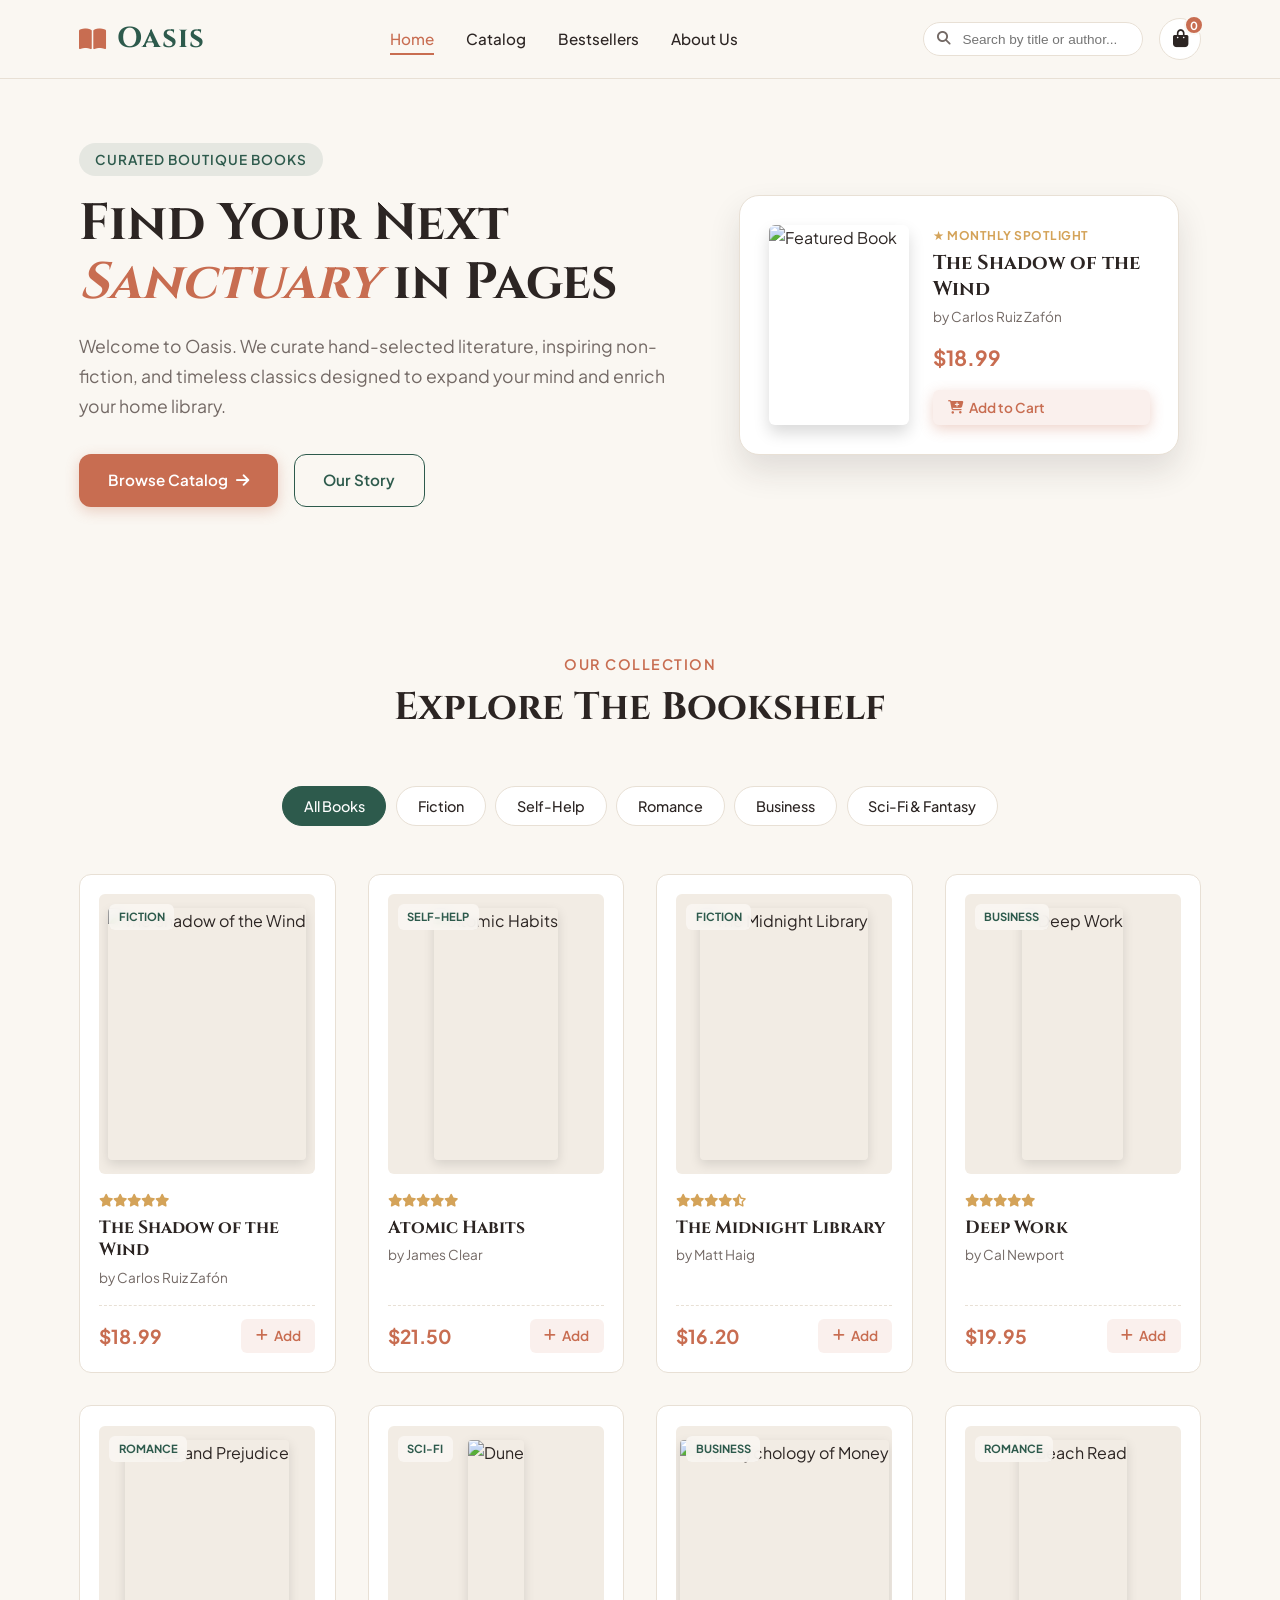
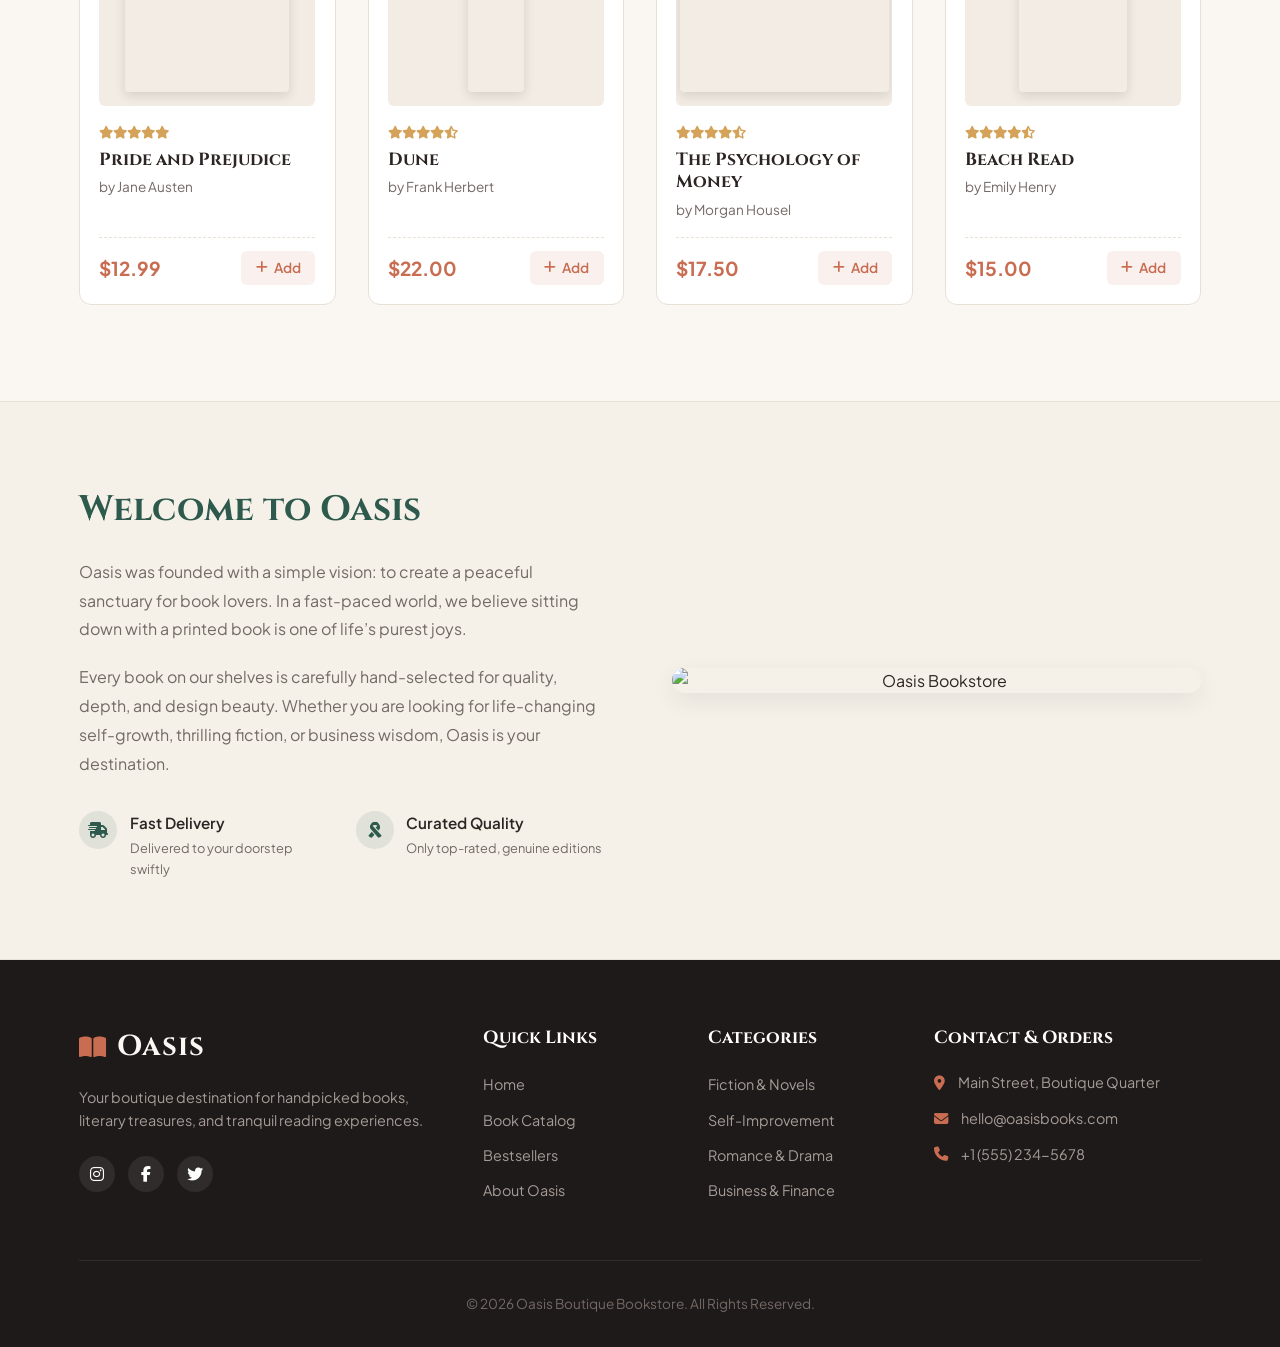
==== index.html @ da5e8947 "done" ====
<!DOCTYPE html>
<html lang="en">
<head>
    <meta charset="UTF-8">
    <meta name="viewport" content="width=device-width, initial-scale=1.0">
    <title>Oasis - Boutique Bookstore</title>
    <!-- Google Fonts -->
    <link rel="preconnect" href="https://fonts.googleapis.com">
    <link rel="preconnect" href="https://fonts.gstatic.com" crossorigin>
    <link href="https://fonts.googleapis.com/css2?family=Cinzel:wght@500;600;700&family=Plus+Jakarta+Sans:wght@300;400;500;600;700&display=swap" rel="stylesheet">
    <!-- FontAwesome Icons -->
    <link rel="stylesheet" href="https://cdnjs.cloudflare.com/ajax/libs/font-awesome/6.4.0/css/all.min.css">

    <style>
        /* ==========================================================================
           1. CSS VARIABLES & THEME SETUP
           ========================================================================== */
        :root {
            --bg-cream: #faf7f2;
            --bg-card: #ffffff;
            --bg-sidebar: #f5f0e8;
            --primary-terracotta: #c86d51;
            --primary-hover: #b0573c;
            --accent-emerald: #2d5a4c;
            --accent-gold: #d4a359;
            --text-dark: #2c2523;
            --text-muted: #736965;
            --text-light: #fbf9f5;
            --border-color: #e8e0d5;
            --shadow-sm: 0 2px 8px rgba(44, 37, 35, 0.05);
            --shadow-md: 0 8px 24px rgba(44, 37, 35, 0.08);
            --shadow-lg: 0 16px 32px rgba(44, 37, 35, 0.12);
            --radius-sm: 6px;
            --radius-md: 12px;
            --radius-lg: 20px;
            --transition: all 0.3s cubic-bezier(0.25, 0.8, 0.25, 1);
            --font-serif: 'Cinzel', serif;
            --font-sans: 'Plus Jakarta Sans', sans-serif;
        }

        /* Dark mode overrides (optional auto-detect or forced class) */
        body.dark-mode {
            --bg-cream: #1a1716;
            --bg-card: #24201e;
            --bg-sidebar: #221e1c;
            --text-dark: #ede8e3;
            --text-muted: #a69c97;
            --border-color: #38322e;
            --shadow-sm: 0 2px 8px rgba(0, 0, 0, 0.3);
            --shadow-md: 0 8px 24px rgba(0, 0, 0, 0.4);
        }

        /* ==========================================================================
           2. BASE STYLES & RESET
           ========================================================================== */
        * {
            margin: 0;
            padding: 0;
            box-sizing: border-box;
        }

        html {
            scroll-behavior: smooth;
        }

        body {
            font-family: var(--font-sans);
            background-color: var(--bg-cream);
            color: var(--text-dark);
            line-height: 1.6;
            overflow-x: hidden;
        }

        a {
            text-decoration: none;
            color: inherit;
            transition: var(--transition);
        }

        ul {
            list-style: none;
        }

        button {
            cursor: pointer;
            border: none;
            outline: none;
            font-family: var(--font-sans);
            transition: var(--transition);
        }

        img {
            max-width: 100%;
            height: auto;
            display: block;
        }

        .container {
            width: 90%;
            max-width: 1280px;
            margin: 0 auto;
            padding: 0 15px;
        }

        /* ==========================================================================
           3. HEADER & NAVIGATION
           ========================================================================== */
        .navbar {
            position: sticky;
            top: 0;
            background-color: rgba(250, 247, 242, 0.92);
            backdrop-filter: blur(10px);
            -webkit-backdrop-filter: blur(10px);
            border-bottom: 1px solid var(--border-color);
            z-index: 1000;
            padding: 1rem 0;
            transition: var(--transition);
        }

        .nav-container {
            display: flex;
            align-items: center;
            justify-content: space-between;
            gap: 1.5rem;
        }

        .brand-logo {
            display: flex;
            align-items: center;
            gap: 0.6rem;
            font-family: var(--font-serif);
            font-size: 1.8rem;
            font-weight: 700;
            color: var(--accent-emerald);
            letter-spacing: 1px;
        }

        .brand-logo i {
            color: var(--primary-terracotta);
            font-size: 1.5rem;
        }

        .nav-links {
            display: flex;
            align-items: center;
            gap: 2rem;
        }

        .nav-link {
            font-weight: 500;
            font-size: 0.95rem;
            color: var(--text-dark);
            position: relative;
        }

        .nav-link:hover, .nav-link.active {
            color: var(--primary-terracotta);
        }

        .nav-link::after {
            content: '';
            position: absolute;
            bottom: -4px;
            left: 0;
            width: 0;
            height: 2px;
            background-color: var(--primary-terracotta);
            transition: var(--transition);
        }

        .nav-link:hover::after, .nav-link.active::after {
            width: 100%;
        }

        .nav-actions {
            display: flex;
            align-items: center;
            gap: 1rem;
        }

        .search-wrapper {
            position: relative;
            width: 220px;
            transition: var(--transition);
        }

        .search-input {
            width: 100%;
            padding: 0.55rem 1rem 0.55rem 2.4rem;
            border-radius: var(--radius-lg);
            border: 1px solid var(--border-color);
            background-color: var(--bg-card);
            font-size: 0.85rem;
            color: var(--text-dark);
            transition: var(--transition);
        }

        .search-input:focus {
            outline: none;
            border-color: var(--primary-terracotta);
            box-shadow: 0 0 0 3px rgba(200, 109, 81, 0.15);
            width: 260px;
        }

        .search-icon {
            position: absolute;
            left: 0.85rem;
            top: 50%;
            transform: translateY(-50%);
            color: var(--text-muted);
            font-size: 0.85rem;
        }

        .cart-btn {
            position: relative;
            background-color: var(--bg-card);
            border: 1px solid var(--border-color);
            width: 42px;
            height: 42px;
            border-radius: 50%;
            display: flex;
            align-items: center;
            justify-content: center;
            color: var(--text-dark);
            font-size: 1.1rem;
        }

        .cart-btn:hover {
            background-color: var(--primary-terracotta);
            color: #fff;
            border-color: var(--primary-terracotta);
        }

        .cart-badge {
            position: absolute;
            top: -4px;
            right: -4px;
            background-color: var(--primary-terracotta);
            color: #fff;
            font-size: 0.7rem;
            font-weight: 700;
            width: 20px;
            height: 20px;
            border-radius: 50%;
            display: flex;
            align-items: center;
            justify-content: center;
            border: 2px solid var(--bg-cream);
        }

        .mobile-menu-btn {
            display: none;
            background: none;
            font-size: 1.4rem;
            color: var(--text-dark);
        }

        /* ==========================================================================
           4. HERO SECTION
           ========================================================================== */
        .hero {
            padding: 4rem 0 5rem 0;
            position: relative;
            overflow: hidden;
        }

        .hero-grid {
            display: grid;
            grid-template-columns: 1.1fr 0.9fr;
            gap: 3rem;
            align-items: center;
        }

        .hero-content {
            max-width: 600px;
        }

        .hero-tag {
            display: inline-block;
            padding: 0.35rem 1rem;
            background-color: rgba(45, 90, 76, 0.1);
            color: var(--accent-emerald);
            font-weight: 600;
            font-size: 0.85rem;
            border-radius: var(--radius-lg);
            margin-bottom: 1.2rem;
            text-transform: uppercase;
            letter-spacing: 1px;
        }

        .hero-title {
            font-family: var(--font-serif);
            font-size: 3.2rem;
            line-height: 1.15;
            color: var(--text-dark);
            margin-bottom: 1.2rem;
        }

        .hero-title span {
            color: var(--primary-terracotta);
            font-style: italic;
        }

        .hero-description {
            font-size: 1.1rem;
            color: var(--text-muted);
            margin-bottom: 2rem;
            line-height: 1.7;
        }

        .hero-buttons {
            display: flex;
            gap: 1rem;
            flex-wrap: wrap;
        }

        .btn-primary {
            background-color: var(--primary-terracotta);
            color: #fff;
            padding: 0.85rem 1.8rem;
            border-radius: var(--radius-md);
            font-weight: 600;
            font-size: 0.95rem;
            display: inline-flex;
            align-items: center;
            gap: 0.5rem;
            box-shadow: 0 4px 14px rgba(200, 109, 81, 0.3);
        }

        .btn-primary:hover {
            background-color: var(--primary-hover);
            transform: translateY(-2px);
            box-shadow: 0 6px 20px rgba(200, 109, 81, 0.4);
        }

        .btn-secondary {
            background-color: transparent;
            color: var(--accent-emerald);
            border: 1.5px solid var(--accent-emerald);
            padding: 0.85rem 1.8rem;
            border-radius: var(--radius-md);
            font-weight: 600;
            font-size: 0.95rem;
        }

        .btn-secondary:hover {
            background-color: var(--accent-emerald);
            color: #fff;
            transform: translateY(-2px);
        }

        /* Hero Spotlight Book */
        .hero-spotlight {
            position: relative;
            display: flex;
            justify-content: center;
        }

        .spotlight-card {
            background-color: var(--bg-card);
            border-radius: var(--radius-lg);
            padding: 1.8rem;
            box-shadow: var(--shadow-lg);
            border: 1px solid var(--border-color);
            display: flex;
            gap: 1.5rem;
            max-width: 440px;
            position: relative;
            z-index: 2;
            transition: var(--transition);
        }

        .spotlight-card:hover {
            transform: translateY(-5px);
        }

        .spotlight-cover {
            width: 140px;
            height: 200px;
            object-fit: cover;
            border-radius: var(--radius-sm);
            box-shadow: 0 8px 16px rgba(0,0,0,0.15);
            flex-shrink: 0;
        }

        .spotlight-details {
            display: flex;
            flex-direction: column;
            justify-content: center;
        }

        .spotlight-badge {
            font-size: 0.75rem;
            font-weight: 700;
            color: var(--accent-gold);
            text-transform: uppercase;
            letter-spacing: 0.5px;
            margin-bottom: 0.3rem;
        }

        .spotlight-title {
            font-family: var(--font-serif);
            font-size: 1.25rem;
            margin-bottom: 0.3rem;
            line-height: 1.3;
        }

        .spotlight-author {
            font-size: 0.85rem;
            color: var(--text-muted);
            margin-bottom: 0.8rem;
        }

        .spotlight-price {
            font-size: 1.3rem;
            font-weight: 700;
            color: var(--primary-terracotta);
            margin-bottom: 1rem;
        }

        /* ==========================================================================
           5. CATALOG & FILTERING SECTION
           ========================================================================== */
        .catalog-section {
            padding: 4rem 0 6rem 0;
        }

        .section-header {
            text-align: center;
            max-width: 650px;
            margin: 0 auto 3rem auto;
        }

        .section-subtitle {
            color: var(--primary-terracotta);
            font-weight: 600;
            font-size: 0.9rem;
            text-transform: uppercase;
            letter-spacing: 1.5px;
            margin-bottom: 0.5rem;
        }

        .section-title {
            font-family: var(--font-serif);
            font-size: 2.4rem;
            color: var(--text-dark);
            margin-bottom: 1rem;
        }

        .filter-container {
            display: flex;
            justify-content: center;
            gap: 0.6rem;
            flex-wrap: wrap;
            margin-bottom: 3rem;
        }

        .filter-btn {
            background-color: var(--bg-card);
            border: 1px solid var(--border-color);
            padding: 0.6rem 1.3rem;
            border-radius: var(--radius-lg);
            font-size: 0.9rem;
            font-weight: 500;
            color: var(--text-dark);
        }

        .filter-btn:hover, .filter-btn.active {
            background-color: var(--accent-emerald);
            color: #fff;
            border-color: var(--accent-emerald);
        }

        /* Books Grid */
        .books-grid {
            display: grid;
            grid-template-columns: repeat(auto-fill, minmax(250px, 1fr));
            gap: 2rem;
        }

        .book-card {
            background-color: var(--bg-card);
            border-radius: var(--radius-md);
            border: 1px solid var(--border-color);
            padding: 1.2rem;
            transition: var(--transition);
            display: flex;
            flex-direction: column;
            position: relative;
        }

        .book-card:hover {
            transform: translateY(-6px);
            box-shadow: var(--shadow-md);
            border-color: transparent;
        }

        .book-image-wrapper {
            position: relative;
            border-radius: var(--radius-sm);
            overflow: hidden;
            background-color: #f2ece4;
            height: 280px;
            display: flex;
            align-items: center;
            justify-content: center;
            margin-bottom: 1rem;
        }

        .book-cover {
            height: 90%;
            object-fit: cover;
            border-radius: 4px;
            box-shadow: 0 4px 12px rgba(0,0,0,0.12);
            transition: var(--transition);
        }

        .book-card:hover .book-cover {
            transform: scale(1.03);
        }

        .category-tag {
            position: absolute;
            top: 10px;
            left: 10px;
            background-color: rgba(250, 247, 242, 0.9);
            backdrop-filter: blur(4px);
            color: var(--accent-emerald);
            font-size: 0.7rem;
            font-weight: 700;
            padding: 0.25rem 0.6rem;
            border-radius: var(--radius-sm);
            text-transform: uppercase;
        }

        .quick-view-btn {
            position: absolute;
            bottom: -40px;
            left: 50%;
            transform: translateX(-50%);
            background-color: var(--text-dark);
            color: #fff;
            padding: 0.5rem 1rem;
            border-radius: var(--radius-lg);
            font-size: 0.8rem;
            font-weight: 600;
            white-space: nowrap;
            opacity: 0;
            transition: var(--transition);
        }

        .book-image-wrapper:hover .quick-view-btn {
            bottom: 15px;
            opacity: 1;
        }

        .book-info {
            display: flex;
            flex-direction: column;
            flex-grow: 1;
        }

        .book-rating {
            color: var(--accent-gold);
            font-size: 0.8rem;
            margin-bottom: 0.4rem;
        }

        .book-title {
            font-family: var(--font-serif);
            font-size: 1.1rem;
            color: var(--text-dark);
            margin-bottom: 0.3rem;
            line-height: 1.3;
        }

        .book-author {
            font-size: 0.85rem;
            color: var(--text-muted);
            margin-bottom: 1rem;
        }

        .book-bottom {
            margin-top: auto;
            display: flex;
            align-items: center;
            justify-content: space-between;
            padding-top: 0.8rem;
            border-top: 1px dashed var(--border-color);
        }

        .book-price {
            font-size: 1.2rem;
            font-weight: 700;
            color: var(--primary-terracotta);
        }

        .add-cart-btn {
            background-color: rgba(200, 109, 81, 0.1);
            color: var(--primary-terracotta);
            border: none;
            padding: 0.55rem 0.9rem;
            border-radius: var(--radius-sm);
            font-size: 0.85rem;
            font-weight: 600;
            display: flex;
            align-items: center;
            gap: 0.4rem;
        }

        .add-cart-btn:hover {
            background-color: var(--primary-terracotta);
            color: #fff;
        }

        /* ==========================================================================
           6. SHOPPING CART DRAWER
           ========================================================================== */
        .cart-overlay {
            position: fixed;
            top: 0;
            left: 0;
            width: 100%;
            height: 100%;
            background-color: rgba(0, 0, 0, 0.5);
            backdrop-filter: blur(3px);
            z-index: 2000;
            opacity: 0;
            visibility: hidden;
            transition: var(--transition);
        }

        .cart-overlay.open {
            opacity: 1;
            visibility: visible;
        }

        .cart-drawer {
            position: fixed;
            top: 0;
            right: -450px;
            width: 100%;
            max-width: 420px;
            height: 100%;
            background-color: var(--bg-sidebar);
            z-index: 2001;
            box-shadow: -5px 0 25px rgba(0,0,0,0.15);
            display: flex;
            flex-direction: column;
            transition: right 0.4s cubic-bezier(0.25, 0.8, 0.25, 1);
        }

        .cart-drawer.open {
            right: 0;
        }

        .cart-header {
            padding: 1.5rem;
            border-bottom: 1px solid var(--border-color);
            display: flex;
            align-items: center;
            justify-content: space-between;
            background-color: var(--bg-card);
        }

        .cart-header-title {
            font-family: var(--font-serif);
            font-size: 1.3rem;
            display: flex;
            align-items: center;
            gap: 0.6rem;
            color: var(--accent-emerald);
        }

        .close-cart-btn {
            background: none;
            font-size: 1.2rem;
            color: var(--text-muted);
            width: 32px;
            height: 32px;
            border-radius: 50%;
            display: flex;
            align-items: center;
            justify-content: center;
        }

        .close-cart-btn:hover {
            background-color: rgba(0,0,0,0.05);
            color: var(--text-dark);
        }

        .cart-body {
            padding: 1.5rem;
            flex-grow: 1;
            overflow-y: auto;
        }

        .cart-empty-state {
            text-align: center;
            padding: 3rem 1rem;
            color: var(--text-muted);
        }

        .cart-empty-state i {
            font-size: 3rem;
            margin-bottom: 1rem;
            color: var(--border-color);
        }

        .cart-item {
            display: flex;
            gap: 1rem;
            margin-bottom: 1.2rem;
            padding-bottom: 1.2rem;
            border-bottom: 1px solid var(--border-color);
            align-items: center;
        }

        .cart-item-img {
            width: 60px;
            height: 85px;
            object-fit: cover;
            border-radius: 4px;
            box-shadow: 0 2px 6px rgba(0,0,0,0.1);
        }

        .cart-item-details {
            flex-grow: 1;
        }

        .cart-item-title {
            font-family: var(--font-serif);
            font-size: 0.95rem;
            font-weight: 600;
            color: var(--text-dark);
            margin-bottom: 0.2rem;
        }

        .cart-item-author {
            font-size: 0.75rem;
            color: var(--text-muted);
            margin-bottom: 0.5rem;
        }

        .cart-item-price {
            font-weight: 700;
            color: var(--primary-terracotta);
            font-size: 0.9rem;
        }

        .cart-item-controls {
            display: flex;
            align-items: center;
            gap: 0.5rem;
            margin-top: 0.4rem;
        }

        .qty-btn {
            background-color: var(--bg-card);
            border: 1px solid var(--border-color);
            width: 24px;
            height: 24px;
            border-radius: 4px;
            font-weight: bold;
            display: flex;
            align-items: center;
            justify-content: center;
            font-size: 0.8rem;
        }

        .qty-btn:hover {
            background-color: var(--border-color);
        }

        .cart-item-qty {
            font-size: 0.85rem;
            font-weight: 600;
            min-width: 18px;
            text-align: center;
        }

        .remove-item-btn {
            background: none;
            color: #d9534f;
            font-size: 0.9rem;
            padding: 0.3rem;
            margin-left: auto;
        }

        .cart-footer {
            padding: 1.5rem;
            background-color: var(--bg-card);
            border-top: 1px solid var(--border-color);
        }

        .cart-summary-line {
            display: flex;
            justify-content: space-between;
            margin-bottom: 0.6rem;
            font-size: 0.9rem;
            color: var(--text-muted);
        }

        .cart-summary-total {
            display: flex;
            justify-content: space-between;
            font-size: 1.2rem;
            font-weight: 700;
            color: var(--text-dark);
            margin-top: 0.8rem;
            padding-top: 0.8rem;
            border-top: 1px solid var(--border-color);
        }

        .whatsapp-btn {
            width: 100%;
            background-color: #25d366;
            color: #fff;
            padding: 0.9rem;
            border-radius: var(--radius-md);
            font-weight: 700;
            font-size: 1rem;
            display: flex;
            align-items: center;
            justify-content: center;
            gap: 0.6rem;
            margin-top: 1.2rem;
            box-shadow: 0 4px 12px rgba(37, 211, 102, 0.25);
        }

        .whatsapp-btn:hover {
            background-color: #20bd5a;
            transform: translateY(-2px);
        }

        /* ==========================================================================
           7. QUICK VIEW MODAL
           ========================================================================== */
        .modal-overlay {
            position: fixed;
            top: 0;
            left: 0;
            width: 100%;
            height: 100%;
            background-color: rgba(0, 0, 0, 0.6);
            backdrop-filter: blur(4px);
            z-index: 2500;
            display: flex;
            align-items: center;
            justify-content: center;
            padding: 1.5rem;
            opacity: 0;
            visibility: hidden;
            transition: var(--transition);
        }

        .modal-overlay.open {
            opacity: 1;
            visibility: visible;
        }

        .modal-content {
            background-color: var(--bg-card);
            border-radius: var(--radius-lg);
            max-width: 750px;
            width: 100%;
            max-height: 90vh;
            overflow-y: auto;
            position: relative;
            padding: 2.5rem;
            box-shadow: var(--shadow-lg);
            display: grid;
            grid-template-columns: 220px 1fr;
            gap: 2rem;
            transform: scale(0.95);
            transition: var(--transition);
        }

        .modal-overlay.open .modal-content {
            transform: scale(1);
        }

        .modal-close-btn {
            position: absolute;
            top: 1.2rem;
            right: 1.2rem;
            background: none;
            font-size: 1.3rem;
            color: var(--text-muted);
            width: 36px;
            height: 36px;
            border-radius: 50%;
            display: flex;
            align-items: center;
            justify-content: center;
        }

        .modal-close-btn:hover {
            background-color: var(--bg-cream);
            color: var(--text-dark);
        }

        .modal-cover {
            width: 100%;
            height: 300px;
            object-fit: cover;
            border-radius: var(--radius-sm);
            box-shadow: 0 8px 20px rgba(0,0,0,0.15);
        }

        .modal-details {
            display: flex;
            flex-direction: column;
        }

        .modal-category {
            font-size: 0.8rem;
            font-weight: 700;
            color: var(--accent-emerald);
            text-transform: uppercase;
            letter-spacing: 1px;
            margin-bottom: 0.4rem;
        }

        .modal-title {
            font-family: var(--font-serif);
            font-size: 1.8rem;
            color: var(--text-dark);
            margin-bottom: 0.3rem;
            line-height: 1.2;
        }

        .modal-author {
            font-size: 0.95rem;
            color: var(--text-muted);
            margin-bottom: 1rem;
        }

        .modal-price {
            font-size: 1.6rem;
            font-weight: 700;
            color: var(--primary-terracotta);
            margin-bottom: 1.2rem;
        }

        .modal-synopsis {
            font-size: 0.9rem;
            color: var(--text-muted);
            line-height: 1.6;
            margin-bottom: 1.5rem;
        }

        .modal-meta {
            display: flex;
            gap: 1.5rem;
            margin-bottom: 1.5rem;
            padding: 0.8rem 0;
            border-top: 1px solid var(--border-color);
            border-bottom: 1px solid var(--border-color);
            font-size: 0.85rem;
        }

        .modal-meta-item span {
            color: var(--text-muted);
            display: block;
            font-size: 0.75rem;
        }

        .modal-meta-item strong {
            color: var(--text-dark);
        }

        /* ==========================================================================
           8. ABOUT / BRAND SECTION
           ========================================================================== */
        .about-section {
            background-color: var(--bg-sidebar);
            padding: 5rem 0;
            border-top: 1px solid var(--border-color);
            border-bottom: 1px solid var(--border-color);
        }

        .about-grid {
            display: grid;
            grid-template-columns: 1fr 1fr;
            gap: 4rem;
            align-items: center;
        }

        .about-text h2 {
            font-family: var(--font-serif);
            font-size: 2.2rem;
            color: var(--accent-emerald);
            margin-bottom: 1.2rem;
        }

        .about-text p {
            color: var(--text-muted);
            margin-bottom: 1.2rem;
            line-height: 1.8;
        }

        .features-list {
            display: grid;
            grid-template-columns: 1fr 1fr;
            gap: 1.5rem;
            margin-top: 2rem;
        }

        .feature-item {
            display: flex;
            align-items: flex-start;
            gap: 0.8rem;
        }

        .feature-icon {
            background-color: rgba(45, 90, 76, 0.1);
            color: var(--accent-emerald);
            width: 38px;
            height: 38px;
            border-radius: 50%;
            display: flex;
            align-items: center;
            justify-content: center;
            flex-shrink: 0;
        }

        .feature-title {
            font-weight: 600;
            font-size: 0.95rem;
            margin-bottom: 0.2rem;
        }

        .feature-desc {
            font-size: 0.8rem;
            color: var(--text-muted);
        }

        /* ==========================================================================
           9. FOOTER
           ========================================================================== */
        .footer {
            background-color: #1e1a19;
            color: #d1c7c3;
            padding: 4rem 0 2rem 0;
        }

        .footer-grid {
            display: grid;
            grid-template-columns: 2fr 1fr 1fr 1.5fr;
            gap: 3rem;
            margin-bottom: 3rem;
        }

        .footer-brand .brand-logo {
            color: var(--bg-cream);
            margin-bottom: 1rem;
        }

        .footer-bio {
            font-size: 0.9rem;
            line-height: 1.6;
            margin-bottom: 1.5rem;
            color: #a69c97;
        }

        .social-links {
            display: flex;
            gap: 0.8rem;
        }

        .social-btn {
            background-color: rgba(255,255,255,0.08);
            color: #fff;
            width: 36px;
            height: 36px;
            border-radius: 50%;
            display: flex;
            align-items: center;
            justify-content: center;
        }

        .social-btn:hover {
            background-color: var(--primary-terracotta);
        }

        .footer-heading {
            font-family: var(--font-serif);
            color: #fff;
            font-size: 1.1rem;
            margin-bottom: 1.2rem;
        }

        .footer-links li {
            margin-bottom: 0.6rem;
        }

        .footer-links a {
            font-size: 0.9rem;
            color: #a69c97;
        }

        .footer-links a:hover {
            color: var(--primary-terracotta);
        }

        .contact-info li {
            display: flex;
            align-items: center;
            gap: 0.8rem;
            font-size: 0.9rem;
            color: #a69c97;
            margin-bottom: 0.8rem;
        }

        .contact-info i {
            color: var(--primary-terracotta);
        }

        .footer-bottom {
            padding-top: 2rem;
            border-top: 1px solid rgba(255,255,255,0.08);
            text-align: center;
            font-size: 0.85rem;
            color: #736965;
        }

        /* ==========================================================================
           10. RESPONSIVE MEDIA QUERIES
           ========================================================================== */
        @media (max-width: 992px) {
            .hero-grid {
                grid-template-columns: 1fr;
                text-align: center;
            }

            .hero-content {
                margin: 0 auto;
            }

            .hero-buttons {
                justify-content: center;
            }

            .about-grid {
                grid-template-columns: 1fr;
            }

            .footer-grid {
                grid-template-columns: 1fr 1fr;
            }

            .modal-content {
                grid-template-columns: 1fr;
                padding: 2rem;
            }

            .modal-cover {
                width: 160px;
                height: 230px;
                margin: 0 auto;
            }
        }

        @media (max-width: 768px) {
            .nav-links {
                display: none; /* Can be expanded with a toggle */
            }

            .search-wrapper {
                width: 150px;
            }

            .search-input:focus {
                width: 170px;
            }

            .hero-title {
                font-size: 2.4rem;
            }

            .spotlight-card {
                flex-direction: column;
                align-items: center;
                text-align: center;
            }

            .footer-grid {
                grid-template-columns: 1fr;
            }
        }
    </style>
</head>
<body>

    <!-- ==========================================================================
       HEADER / NAVBAR
       ========================================================================== -->
    <header class="navbar">
        <div class="container nav-container">
            <a href="#" class="brand-logo">
                <i class="fa-solid fa-book-open"></i>
                Oasis
            </a>

            <nav class="nav-links">
                <a href="#home" class="nav-link active">Home</a>
                <a href="#catalog" class="nav-link">Catalog</a>
                <a href="#bestsellers" class="nav-link">Bestsellers</a>
                <a href="#about" class="nav-link">About Us</a>
            </nav>

            <div class="nav-actions">
                <div class="search-wrapper">
                    <i class="fa-solid fa-magnifying-glass search-icon"></i>
                    <input type="text" id="search-input" class="search-input" placeholder="Search by title or author...">
                </div>

                <button class="cart-btn" id="cart-toggle-btn" aria-label="Open Shopping Cart">
                    <i class="fa-solid fa-bag-shopping"></i>
                    <span class="cart-badge" id="cart-count">0</span>
                </button>
            </div>
        </div>
    </header>

    <!-- ==========================================================================
       HERO SECTION
       ========================================================================== -->
    <section class="hero" id="home">
        <div class="container hero-grid">
            <div class="hero-content">
                <span class="hero-tag">Curated Boutique Books</span>
                <h1 class="hero-title">Find Your Next <span>Sanctuary</span> in Pages</h1>
                <p class="hero-description">
                    Welcome to Oasis. We curate hand-selected literature, inspiring non-fiction, and timeless classics designed to expand your mind and enrich your home library.
                </p>
                <div class="hero-buttons">
                    <a href="#catalog" class="btn-primary">
                        Browse Catalog <i class="fa-solid fa-arrow-right"></i>
                    </a>
                    <a href="#about" class="btn-secondary">Our Story</a>
                </div>
            </div>

            <!-- Hero Spotlight Featured Item -->
            <div class="hero-spotlight" id="bestsellers">
                <div class="spotlight-card">
                    <img src="https://images.unsplash.com/photo-1544716278-ca5e3f4abd8c?auto=format&fit=crop&q=80&w=400" alt="Featured Book" class="spotlight-cover">
                    <div class="spotlight-details">
                        <span class="spotlight-badge">★ Monthly Spotlight</span>
                        <h3 class="spotlight-title">The Shadow of the Wind</h3>
                        <p class="spotlight-author">by Carlos Ruiz Zafón</p>
                        <p class="spotlight-price">$18.99</p>
                        <button class="btn-primary add-cart-btn" onclick="addToCart(1)">
                            <i class="fa-solid fa-cart-plus"></i> Add to Cart
                        </button>
                    </div>
                </div>
            </div>
        </div>
    </section>

    <!-- ==========================================================================
       BOOK CATALOG SECTION
       ========================================================================== -->
    <section class="catalog-section" id="catalog">
        <div class="container">
            <div class="section-header">
                <span class="section-subtitle">Our Collection</span>
                <h2 class="section-title">Explore The Bookshelf</h2>
            </div>

            <!-- Filter Categories -->
            <div class="filter-container">
                <button class="filter-btn active" data-filter="all">All Books</button>
                <button class="filter-btn" data-filter="Fiction">Fiction</button>
                <button class="filter-btn" data-filter="Self-Help">Self-Help</button>
                <button class="filter-btn" data-filter="Romance">Romance</button>
                <button class="filter-btn" data-filter="Business">Business</button>
                <button class="filter-btn" data-filter="Sci-Fi">Sci-Fi & Fantasy</button>
            </div>

            <!-- Books Grid Container -->
            <div class="books-grid" id="books-grid">
                <!-- Dynamically Populated via Javascript -->
            </div>
        </div>
    </section>

    <!-- ==========================================================================
       ABOUT & BRAND STORY SECTION
       ========================================================================== -->
    <section class="about-section" id="about">
        <div class="container about-grid">
            <div class="about-text">
                <h2>Welcome to Oasis</h2>
                <p>
                    Oasis was founded with a simple vision: to create a peaceful sanctuary for book lovers. In a fast-paced world, we believe sitting down with a printed book is one of life’s purest joys.
                </p>
                <p>
                    Every book on our shelves is carefully hand-selected for quality, depth, and design beauty. Whether you are looking for life-changing self-growth, thrilling fiction, or business wisdom, Oasis is your destination.
                </p>

                <div class="features-list">
                    <div class="feature-item">
                        <div class="feature-icon"><i class="fa-solid fa-truck-fast"></i></div>
                        <div>
                            <div class="feature-title">Fast Delivery</div>
                            <div class="feature-desc">Delivered to your doorstep swiftly</div>
                        </div>
                    </div>
                    <div class="feature-item">
                        <div class="feature-icon"><i class="fa-solid fa-ribbon"></i></div>
                        <div>
                            <div class="feature-title">Curated Quality</div>
                            <div class="feature-desc">Only top-rated, genuine editions</div>
                        </div>
                    </div>
                </div>
            </div>

            <div style="text-align: center;">
                <img src="https://images.unsplash.com/photo-1507842217343-583bb7270b66?auto=format&fit=crop&q=80&w=600" alt="Oasis Bookstore" style="border-radius: var(--radius-lg); box-shadow: var(--shadow-md);">
            </div>
        </div>
    </section>

    <!-- ==========================================================================
       FOOTER
       ========================================================================== -->
    <footer class="footer">
        <div class="container">
            <div class="footer-grid">
                <div class="footer-brand">
                    <a href="#" class="brand-logo">
                        <i class="fa-solid fa-book-open"></i>
                        Oasis
                    </a>
                    <p class="footer-bio">
                        Your boutique destination for handpicked books, literary treasures, and tranquil reading experiences.
                    </p>
                    <div class="social-links">
                        <a href="#" class="social-btn"><i class="fa-brands fa-instagram"></i></a>
                        <a href="#" class="social-btn"><i class="fa-brands fa-facebook-f"></i></a>
                        <a href="#" class="social-btn"><i class="fa-brands fa-twitter"></i></a>
                    </div>
                </div>

                <div>
                    <h4 class="footer-heading">Quick Links</h4>
                    <ul class="footer-links">
                        <li><a href="#home">Home</a></li>
                        <li><a href="#catalog">Book Catalog</a></li>
                        <li><a href="#bestsellers">Bestsellers</a></li>
                        <li><a href="#about">About Oasis</a></li>
                    </ul>
                </div>

                <div>
                    <h4 class="footer-heading">Categories</h4>
                    <ul class="footer-links">
                        <li><a href="#catalog">Fiction & Novels</a></li>
                        <li><a href="#catalog">Self-Improvement</a></li>
                        <li><a href="#catalog">Romance & Drama</a></li>
                        <li><a href="#catalog">Business & Finance</a></li>
                    </ul>
                </div>

                <div>
                    <h4 class="footer-heading">Contact & Orders</h4>
                    <ul class="contact-info">
                        <li><i class="fa-solid fa-location-dot"></i> Main Street, Boutique Quarter</li>
                        <li><i class="fa-solid fa-envelope"></i> hello@oasisbooks.com</li>
                        <li><i class="fa-solid fa-phone"></i> +1 (555) 234-5678</li>
                    </ul>
                </div>
            </div>

            <div class="footer-bottom">
                <p>&copy; 2026 Oasis Boutique Bookstore. All Rights Reserved.</p>
            </div>
        </div>
    </footer>

    <!-- ==========================================================================
       SHOPPING CART DRAWER
       ========================================================================== -->
    <div class="cart-overlay" id="cart-overlay"></div>
    <aside class="cart-drawer" id="cart-drawer">
        <div class="cart-header">
            <h3 class="cart-header-title">
                <i class="fa-solid fa-bag-shopping"></i> Your Cart
            </h3>
            <button class="close-cart-btn" id="close-cart-btn"><i class="fa-solid fa-xmark"></i></button>
        </div>

        <div class="cart-body" id="cart-body">
            <!-- Dynamic Cart Items Rendered Here -->
        </div>

        <div class="cart-footer">
            <div class="cart-summary-line">
                <span>Subtotal</span>
                <span id="cart-subtotal">$0.00</span>
            </div>
            <div class="cart-summary-line">
                <span>Estimated Delivery</span>
                <span>$3.50</span>
            </div>
            <div class="cart-summary-total">
                <span>Total</span>
                <span id="cart-total">$0.00</span>
            </div>

            <button class="whatsapp-btn" id="whatsapp-checkout-btn">
                <i class="fa-brands fa-whatsapp"></i> Order via WhatsApp
            </button>
        </div>
    </aside>

    <!-- ==========================================================================
       QUICK VIEW MODAL
       ========================================================================== -->
    <div class="modal-overlay" id="modal-overlay">
        <div class="modal-content">
            <button class="modal-close-btn" id="modal-close-btn"><i class="fa-solid fa-xmark"></i></button>
            <img src="" id="modal-img" alt="Book Cover" class="modal-cover">
            <div class="modal-details">
                <span class="modal-category" id="modal-category">Category</span>
                <h2 class="modal-title" id="modal-title">Book Title</h2>
                <p class="modal-author" id="modal-author">by Author</p>
                <p class="modal-price" id="modal-price">$0.00</p>
                <p class="modal-synopsis" id="modal-synopsis">Synopsis description...</p>
                
                <div class="modal-meta">
                    <div class="modal-meta-item">
                        <span>Pages</span>
                        <strong id="modal-pages">320</strong>
                    </div>
                    <div class="modal-meta-item">
                        <span>Format</span>
                        <strong>Paperback</strong>
                    </div>
                    <div class="modal-meta-item">
                        <span>Language</span>
                        <strong>English</strong>
                    </div>
                </div>

                <button class="btn-primary" id="modal-add-btn">
                    <i class="fa-solid fa-cart-plus"></i> Add to Shopping Cart
                </button>
            </div>
        </div>
    </div>

    <!-- ==========================================================================
       JAVASCRIPT APP LOGIC
       ========================================================================== -->
    <script>
        // ----------------------------------------------------------------------
        // 1. BOOK DATABASE (Mock Data)
        // ----------------------------------------------------------------------
        const books = [
            {
                id: 1,
                title: "The Shadow of the Wind",
                author: "Carlos Ruiz Zafón",
                category: "Fiction",
                price: 18.99,
                rating: 5,
                cover: "https://images.unsplash.com/photo-1544716278-ca5e3f4abd8c?auto=format&fit=crop&q=80&w=400",
                synopsis: "Hidden in the heart of the old city of Barcelona is the 'Cemetery of Forgotten Books,' a secret library of obscure and forgotten titles that are guarded by an elite group of librarians.",
                pages: 487
            },
            {
                id: 2,
                title: "Atomic Habits",
                author: "James Clear",
                category: "Self-Help",
                price: 21.50,
                rating: 5,
                cover: "https://images.unsplash.com/photo-1589829085413-56de8ae18c73?auto=format&fit=crop&q=80&w=400",
                synopsis: "No matter your goals, Atomic Habits offers a proven framework for improving every day. James Clear reveals practical strategies to form good habits and break bad ones.",
                pages: 320
            },
            {
                id: 3,
                title: "The Midnight Library",
                author: "Matt Haig",
                category: "Fiction",
                price: 16.20,
                rating: 4.5,
                cover: "https://images.unsplash.com/photo-1512820790803-83ca734da794?auto=format&fit=crop&q=80&w=400",
                synopsis: "Between life and death there is a library. Within that library, the shelves go on forever. Every book provides a chance to try another life you could have lived.",
                pages: 304
            },
            {
                id: 4,
                title: "Deep Work",
                author: "Cal Newport",
                category: "Business",
                price: 19.95,
                rating: 5,
                cover: "https://images.unsplash.com/photo-1497633762265-9d179a990aa6?auto=format&fit=crop&q=80&w=400",
                synopsis: "Deep work is the ability to focus without distraction on a cognitively demanding task. It's a skill that allows you to quickly master complicated information.",
                pages: 304
            },
            {
                id: 5,
                title: "Pride and Prejudice",
                author: "Jane Austen",
                category: "Romance",
                price: 12.99,
                rating: 5,
                cover: "https://images.unsplash.com/photo-1543002588-bfa74002ed7e?auto=format&fit=crop&q=80&w=400",
                synopsis: "A romantic clash between the opinionated Elizabeth Bennet and her proud suitor, Mr. Darcy, in 19th-century England.",
                pages: 432
            },
            {
                id: 6,
                title: "Dune",
                author: "Frank Herbert",
                category: "Sci-Fi",
                price: 22.00,
                rating: 4.8,
                cover: "https://images.unsplash.com/photo-1532012197267-da84d127e765?auto=format&fit=crop&q=80&w=400",
                synopsis: "Set on the desert planet Arrakis, Dune is the story of the boy Paul Atreides, heir to a noble family tasked with ruling an inhospitable world.",
                pages: 688
            },
            {
                id: 7,
                title: "The Psychology of Money",
                author: "Morgan Housel",
                category: "Business",
                price: 17.50,
                rating: 4.9,
                cover: "https://images.unsplash.com/photo-1554415707-6e8cfc93fe23?auto=format&fit=crop&q=80&w=400",
                synopsis: "Timeless lessons on wealth, greed, and happiness. Morgan Housel shares 19 short stories exploring the strange ways people think about money.",
                pages: 252
            },
            {
                id: 8,
                title: "Beach Read",
                author: "Emily Henry",
                category: "Romance",
                price: 15.00,
                rating: 4.5,
                cover: "https://images.unsplash.com/photo-1524995997946-a1c2e315a42f?auto=format&fit=crop&q=80&w=400",
                synopsis: "A romance writer who no longer believes in love and a literary writer stuck in a rut engage in a summer-long challenge that may just upend their lives.",
                pages: 384
            }
        ];

        // Store Shopping Cart State
        let cart = [];

        // ----------------------------------------------------------------------
        // 2. DOM ELEMENTS
        // ----------------------------------------------------------------------
        const booksGrid = document.getElementById('books-grid');
        const filterBtns = document.querySelectorAll('.filter-btn');
        const searchInput = document.getElementById('search-input');
        
        // Cart Elements
        const cartToggleBtn = document.getElementById('cart-toggle-btn');
        const closeCartBtn = document.getElementById('close-cart-btn');
        const cartDrawer = document.getElementById('cart-drawer');
        const cartOverlay = document.getElementById('cart-overlay');
        const cartBody = document.getElementById('cart-body');
        const cartCount = document.getElementById('cart-count');
        const cartSubtotal = document.getElementById('cart-subtotal');
        const cartTotal = document.getElementById('cart-total');
        const whatsappBtn = document.getElementById('whatsapp-checkout-btn');

        // Modal Elements
        const modalOverlay = document.getElementById('modal-overlay');
        const modalCloseBtn = document.getElementById('modal-close-btn');
        const modalImg = document.getElementById('modal-img');
        const modalCategory = document.getElementById('modal-category');
        const modalTitle = document.getElementById('modal-title');
        const modalAuthor = document.getElementById('modal-author');
        const modalPrice = document.getElementById('modal-price');
        const modalSynopsis = document.getElementById('modal-synopsis');
        const modalPages = document.getElementById('modal-pages');
        const modalAddBtn = document.getElementById('modal-add-btn');

        // ----------------------------------------------------------------------
        // 3. RENDER CATALOG
        // ----------------------------------------------------------------------
        function renderBooks(booksToRender) {
            booksGrid.innerHTML = '';

            if(booksToRender.length === 0) {
                booksGrid.innerHTML = `
                    <div style="grid-column: 1/-1; text-align: center; padding: 3rem; color: var(--text-muted);">
                        <i class="fa-solid fa-book-open" style="font-size: 2.5rem; margin-bottom: 1rem;"></i>
                        <p>No books found matching your search.</p>
                    </div>
                `;
                return;
            }

            booksToRender.forEach(book => {
                // Generate Star Ratings HTML
                const fullStars = Math.floor(book.rating);
                let starsHTML = '';
                for(let i=0; i<fullStars; i++) starsHTML += '<i class="fa-solid fa-star"></i>';
                if(book.rating % 1 !== 0) starsHTML += '<i class="fa-solid fa-star-half-stroke"></i>';

                const card = document.createElement('div');
                card.className = 'book-card';
                card.innerHTML = `
                    <div class="book-image-wrapper">
                        <span class="category-tag">${book.category}</span>
                        <img src="${book.cover}" alt="${book.title}" class="book-cover">
                        <button class="quick-view-btn" onclick="openQuickView(${book.id})">
                            <i class="fa-solid fa-eye"></i> Quick View
                        </button>
                    </div>
                    <div class="book-info">
                        <div class="book-rating">${starsHTML}</div>
                        <h3 class="book-title">${book.title}</h3>
                        <p class="book-author">by ${book.author}</p>
                        <div class="book-bottom">
                            <span class="book-price">$${book.price.toFixed(2)}</span>
                            <button class="add-cart-btn" onclick="addToCart(${book.id})">
                                <i class="fa-solid fa-plus"></i> Add
                            </button>
                        </div>
                    </div>
                `;
                booksGrid.appendChild(card);
            });
        }

        // ----------------------------------------------------------------------
        // 4. FILTER & SEARCH LOGIC
        // ----------------------------------------------------------------------
        filterBtns.forEach(btn => {
            btn.addEventListener('click', () => {
                filterBtns.forEach(b => b.classList.remove('active'));
                btn.classList.add('active');

                const filter = btn.getAttribute('data-filter');
                if (filter === 'all') {
                    renderBooks(books);
                } else {
                    const filtered = books.filter(b => b.category === filter);
                    renderBooks(filtered);
                }
            });
        });

        searchInput.addEventListener('input', (e) => {
            const query = e.target.value.toLowerCase();
            const filtered = books.filter(b => 
                b.title.toLowerCase().includes(query) || 
                b.author.toLowerCase().includes(query)
            );
            renderBooks(filtered);
        });

        // ----------------------------------------------------------------------
        // 5. CART MANAGEMENT
        // ----------------------------------------------------------------------
        function addToCart(bookId) {
            const existingItem = cart.find(item => item.id === bookId);
            if (existingItem) {
                existingItem.qty += 1;
            } else {
                const book = books.find(b => b.id === bookId);
                cart.push({ ...book, qty: 1 });
            }
            updateCartUI();
            openCart();
        }

        function updateQuantity(bookId, change) {
            const item = cart.find(i => i.id === bookId);
            if (item) {
                item.qty += change;
                if (item.qty <= 0) {
                    cart = cart.filter(i => i.id !== bookId);
                }
            }
            updateCartUI();
        }

        function removeFromCart(bookId) {
            cart = cart.filter(i => i.id !== bookId);
            updateCartUI();
        }

        function updateCartUI() {
            // Count total items
            const totalItems = cart.reduce((sum, item) => sum + item.qty, 0);
            cartCount.textContent = totalItems;

            // Render Cart Items
            cartBody.innerHTML = '';

            if (cart.length === 0) {
                cartBody.innerHTML = `
                    <div class="cart-empty-state">
                        <i class="fa-solid fa-basket-shopping"></i>
                        <p>Your shopping cart is empty.</p>
                    </div>
                `;
            } else {
                cart.forEach(item => {
                    const cartItemEl = document.createElement('div');
                    cartItemEl.className = 'cart-item';
                    cartItemEl.innerHTML = `
                        <img src="${item.cover}" alt="${item.title}" class="cart-item-img">
                        <div class="cart-item-details">
                            <h4 class="cart-item-title">${item.title}</h4>
                            <p class="cart-item-author">${item.author}</p>
                            <span class="cart-item-price">$${(item.price * item.qty).toFixed(2)}</span>
                            <div class="cart-item-controls">
                                <button class="qty-btn" onclick="updateQuantity(${item.id}, -1)">-</button>
                                <span class="cart-item-qty">${item.qty}</span>
                                <button class="qty-btn" onclick="updateQuantity(${item.id}, 1)">+</button>
                            </div>
                        </div>
                        <button class="remove-item-btn" onclick="removeFromCart(${item.id})">
                            <i class="fa-solid fa-trash-can"></i>
                        </button>
                    `;
                    cartBody.appendChild(cartItemEl);
                });
            }

            // Calculate Subtotal and Total
            const subtotal = cart.reduce((sum, item) => sum + (item.price * item.qty), 0);
            const delivery = cart.length > 0 ? 3.50 : 0;
            const total = subtotal + delivery;

            cartSubtotal.textContent = `$${subtotal.toFixed(2)}`;
            cartTotal.textContent = `$${total.toFixed(2)}`;
        }

        // Cart Open/Close
        function openCart() {
            cartDrawer.classList.add('open');
            cartOverlay.classList.add('open');
        }

        function closeCart() {
            cartDrawer.classList.remove('open');
            cartOverlay.classList.remove('open');
        }

        cartToggleBtn.addEventListener('click', openCart);
        closeCartBtn.addEventListener('click', closeCart);
        cartOverlay.addEventListener('click', closeCart);

        // ----------------------------------------------------------------------
        // 6. WHATSAPP CHECKOUT INTEGRATION
        // ----------------------------------------------------------------------
        whatsappBtn.addEventListener('click', () => {
            if (cart.length === 0) {
                alert("Your cart is empty! Please add some books first.");
                return;
            }

            let message = "Hello Oasis Bookstore! 📚\nI would like to place an order for the following books:\n\n";
            cart.forEach(item => {
                message += `• ${item.title} (x${item.qty}) - $${(item.price * item.qty).toFixed(2)}\n`;
            });

            const subtotal = cart.reduce((sum, item) => sum + (item.price * item.qty), 0);
            const total = subtotal + 3.50;

            message += `\nDelivery: $3.50`;
            message += `\n*Total Amount: $${total.toFixed(2)}*\n\nPlease let me know how to proceed with payment!`;

            // Replace phone number with the brand's WhatsApp number (country code + number)
            const phoneNumber = "15552345678";
            const encodedMessage = encodeURIComponent(message);
            const whatsappUrl = `https://wa.me/${phoneNumber}?text=${encodedMessage}`;

            window.open(whatsappUrl, '_blank');
        });

        // ----------------------------------------------------------------------
        // 7. QUICK VIEW MODAL LOGIC
        // ----------------------------------------------------------------------
        function openQuickView(bookId) {
            const book = books.find(b => b.id === bookId);
            if(!book) return;

            modalImg.src = book.cover;
            modalCategory.textContent = book.category;
            modalTitle.textContent = book.title;
            modalAuthor.textContent = `by ${book.author}`;
            modalPrice.textContent = `$${book.price.toFixed(2)}`;
            modalSynopsis.textContent = book.synopsis;
            modalPages.textContent = book.pages;

            modalAddBtn.onclick = () => {
                addToCart(book.id);
                closeQuickView();
            };

            modalOverlay.classList.add('open');
        }

        function closeQuickView() {
            modalOverlay.classList.remove('open');
        }

        modalCloseBtn.addEventListener('click', closeQuickView);
        modalOverlay.addEventListener('click', (e) => {
            if (e.target === modalOverlay) closeQuickView();
        });

        // ----------------------------------------------------------------------
        // 8. INITIALIZATION
        // ----------------------------------------------------------------------
        window.addEventListener('DOMContentLoaded', () => {
            renderBooks(books);
            updateCartUI();
        });
    </script>
</body>
</html>
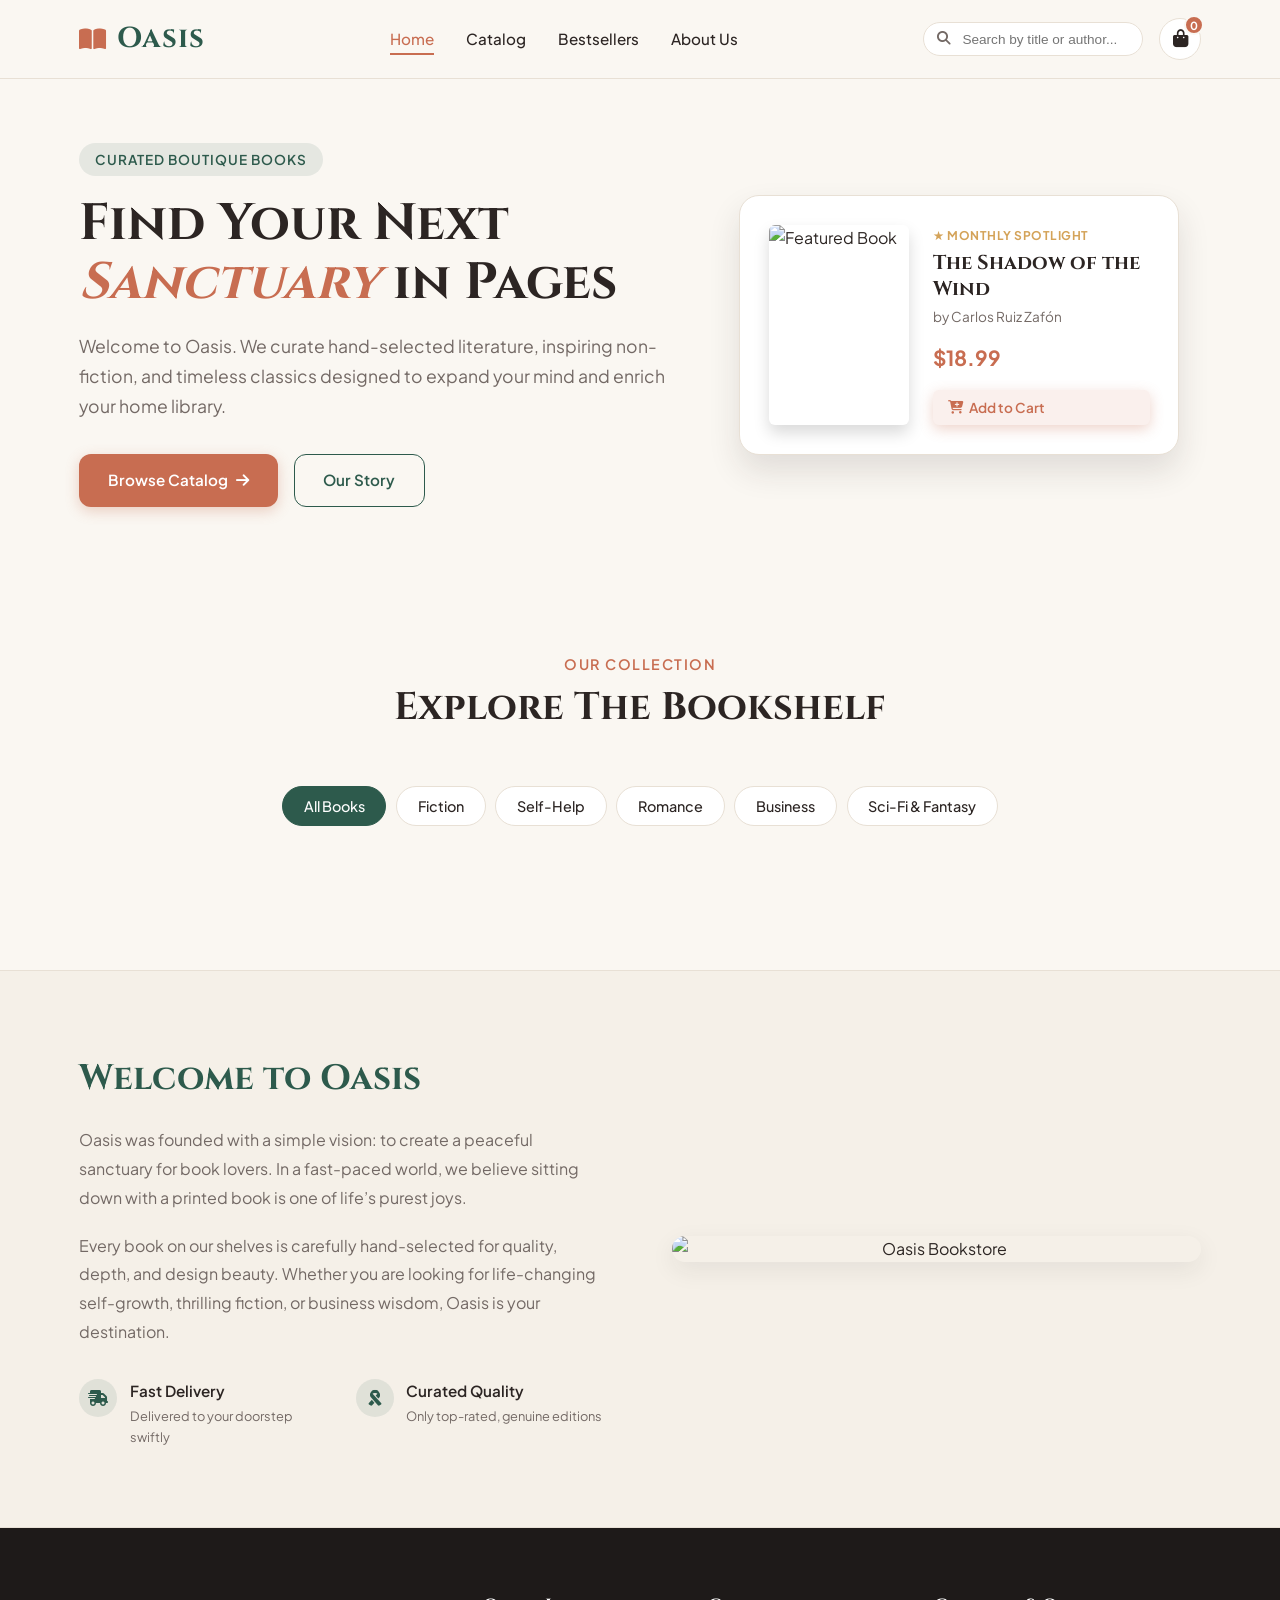
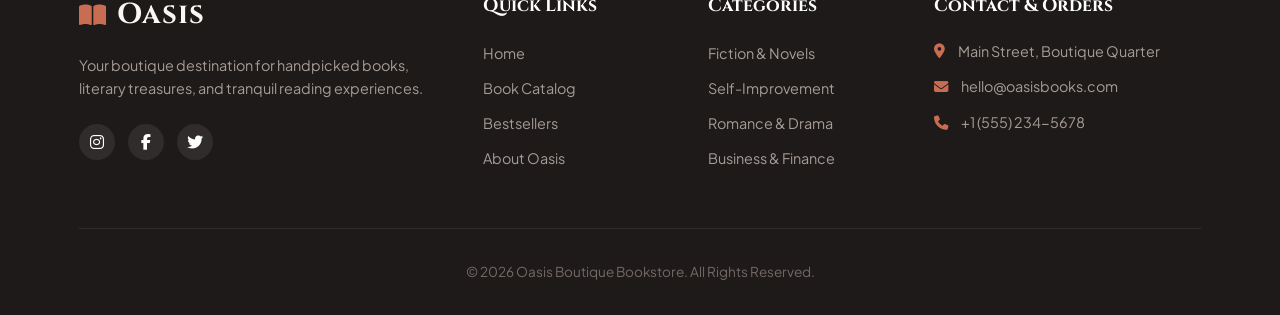
==== commit 12639079: "superbase connected successfully" ====
--- a/index.html
+++ b/index.html
@@ -10,1192 +10,12 @@
     <link href="https://fonts.googleapis.com/css2?family=Cinzel:wght@500;600;700&family=Plus+Jakarta+Sans:wght@300;400;500;600;700&display=swap" rel="stylesheet">
     <!-- FontAwesome Icons -->
     <link rel="stylesheet" href="https://cdnjs.cloudflare.com/ajax/libs/font-awesome/6.4.0/css/all.min.css">
-
-    <style>
-        /* ==========================================================================
-           1. CSS VARIABLES & THEME SETUP
-           ========================================================================== */
-        :root {
-            --bg-cream: #faf7f2;
-            --bg-card: #ffffff;
-            --bg-sidebar: #f5f0e8;
-            --primary-terracotta: #c86d51;
-            --primary-hover: #b0573c;
-            --accent-emerald: #2d5a4c;
-            --accent-gold: #d4a359;
-            --text-dark: #2c2523;
-            --text-muted: #736965;
-            --text-light: #fbf9f5;
-            --border-color: #e8e0d5;
-            --shadow-sm: 0 2px 8px rgba(44, 37, 35, 0.05);
-            --shadow-md: 0 8px 24px rgba(44, 37, 35, 0.08);
-            --shadow-lg: 0 16px 32px rgba(44, 37, 35, 0.12);
-            --radius-sm: 6px;
-            --radius-md: 12px;
-            --radius-lg: 20px;
-            --transition: all 0.3s cubic-bezier(0.25, 0.8, 0.25, 1);
-            --font-serif: 'Cinzel', serif;
-            --font-sans: 'Plus Jakarta Sans', sans-serif;
-        }
-
-        /* Dark mode overrides (optional auto-detect or forced class) */
-        body.dark-mode {
-            --bg-cream: #1a1716;
-            --bg-card: #24201e;
-            --bg-sidebar: #221e1c;
-            --text-dark: #ede8e3;
-            --text-muted: #a69c97;
-            --border-color: #38322e;
-            --shadow-sm: 0 2px 8px rgba(0, 0, 0, 0.3);
-            --shadow-md: 0 8px 24px rgba(0, 0, 0, 0.4);
-        }
-
-        /* ==========================================================================
-           2. BASE STYLES & RESET
-           ========================================================================== */
-        * {
-            margin: 0;
-            padding: 0;
-            box-sizing: border-box;
-        }
-
-        html {
-            scroll-behavior: smooth;
-        }
-
-        body {
-            font-family: var(--font-sans);
-            background-color: var(--bg-cream);
-            color: var(--text-dark);
-            line-height: 1.6;
-            overflow-x: hidden;
-        }
-
-        a {
-            text-decoration: none;
-            color: inherit;
-            transition: var(--transition);
-        }
-
-        ul {
-            list-style: none;
-        }
-
-        button {
-            cursor: pointer;
-            border: none;
-            outline: none;
-            font-family: var(--font-sans);
-            transition: var(--transition);
-        }
-
-        img {
-            max-width: 100%;
-            height: auto;
-            display: block;
-        }
-
-        .container {
-            width: 90%;
-            max-width: 1280px;
-            margin: 0 auto;
-            padding: 0 15px;
-        }
-
-        /* ==========================================================================
-           3. HEADER & NAVIGATION
-           ========================================================================== */
-        .navbar {
-            position: sticky;
-            top: 0;
-            background-color: rgba(250, 247, 242, 0.92);
-            backdrop-filter: blur(10px);
-            -webkit-backdrop-filter: blur(10px);
-            border-bottom: 1px solid var(--border-color);
-            z-index: 1000;
-            padding: 1rem 0;
-            transition: var(--transition);
-        }
-
-        .nav-container {
-            display: flex;
-            align-items: center;
-            justify-content: space-between;
-            gap: 1.5rem;
-        }
-
-        .brand-logo {
-            display: flex;
-            align-items: center;
-            gap: 0.6rem;
-            font-family: var(--font-serif);
-            font-size: 1.8rem;
-            font-weight: 700;
-            color: var(--accent-emerald);
-            letter-spacing: 1px;
-        }
-
-        .brand-logo i {
-            color: var(--primary-terracotta);
-            font-size: 1.5rem;
-        }
-
-        .nav-links {
-            display: flex;
-            align-items: center;
-            gap: 2rem;
-        }
-
-        .nav-link {
-            font-weight: 500;
-            font-size: 0.95rem;
-            color: var(--text-dark);
-            position: relative;
-        }
-
-        .nav-link:hover, .nav-link.active {
-            color: var(--primary-terracotta);
-        }
-
-        .nav-link::after {
-            content: '';
-            position: absolute;
-            bottom: -4px;
-            left: 0;
-            width: 0;
-            height: 2px;
-            background-color: var(--primary-terracotta);
-            transition: var(--transition);
-        }
-
-        .nav-link:hover::after, .nav-link.active::after {
-            width: 100%;
-        }
-
-        .nav-actions {
-            display: flex;
-            align-items: center;
-            gap: 1rem;
-        }
-
-        .search-wrapper {
-            position: relative;
-            width: 220px;
-            transition: var(--transition);
-        }
-
-        .search-input {
-            width: 100%;
-            padding: 0.55rem 1rem 0.55rem 2.4rem;
-            border-radius: var(--radius-lg);
-            border: 1px solid var(--border-color);
-            background-color: var(--bg-card);
-            font-size: 0.85rem;
-            color: var(--text-dark);
-            transition: var(--transition);
-        }
-
-        .search-input:focus {
-            outline: none;
-            border-color: var(--primary-terracotta);
-            box-shadow: 0 0 0 3px rgba(200, 109, 81, 0.15);
-            width: 260px;
-        }
-
-        .search-icon {
-            position: absolute;
-            left: 0.85rem;
-            top: 50%;
-            transform: translateY(-50%);
-            color: var(--text-muted);
-            font-size: 0.85rem;
-        }
-
-        .cart-btn {
-            position: relative;
-            background-color: var(--bg-card);
-            border: 1px solid var(--border-color);
-            width: 42px;
-            height: 42px;
-            border-radius: 50%;
-            display: flex;
-            align-items: center;
-            justify-content: center;
-            color: var(--text-dark);
-            font-size: 1.1rem;
-        }
-
-        .cart-btn:hover {
-            background-color: var(--primary-terracotta);
-            color: #fff;
-            border-color: var(--primary-terracotta);
-        }
-
-        .cart-badge {
-            position: absolute;
-            top: -4px;
-            right: -4px;
-            background-color: var(--primary-terracotta);
-            color: #fff;
-            font-size: 0.7rem;
-            font-weight: 700;
-            width: 20px;
-            height: 20px;
-            border-radius: 50%;
-            display: flex;
-            align-items: center;
-            justify-content: center;
-            border: 2px solid var(--bg-cream);
-        }
-
-        .mobile-menu-btn {
-            display: none;
-            background: none;
-            font-size: 1.4rem;
-            color: var(--text-dark);
-        }
-
-        /* ==========================================================================
-           4. HERO SECTION
-           ========================================================================== */
-        .hero {
-            padding: 4rem 0 5rem 0;
-            position: relative;
-            overflow: hidden;
-        }
-
-        .hero-grid {
-            display: grid;
-            grid-template-columns: 1.1fr 0.9fr;
-            gap: 3rem;
-            align-items: center;
-        }
-
-        .hero-content {
-            max-width: 600px;
-        }
-
-        .hero-tag {
-            display: inline-block;
-            padding: 0.35rem 1rem;
-            background-color: rgba(45, 90, 76, 0.1);
-            color: var(--accent-emerald);
-            font-weight: 600;
-            font-size: 0.85rem;
-            border-radius: var(--radius-lg);
-            margin-bottom: 1.2rem;
-            text-transform: uppercase;
-            letter-spacing: 1px;
-        }
-
-        .hero-title {
-            font-family: var(--font-serif);
-            font-size: 3.2rem;
-            line-height: 1.15;
-            color: var(--text-dark);
-            margin-bottom: 1.2rem;
-        }
-
-        .hero-title span {
-            color: var(--primary-terracotta);
-            font-style: italic;
-        }
-
-        .hero-description {
-            font-size: 1.1rem;
-            color: var(--text-muted);
-            margin-bottom: 2rem;
-            line-height: 1.7;
-        }
-
-        .hero-buttons {
-            display: flex;
-            gap: 1rem;
-            flex-wrap: wrap;
-        }
-
-        .btn-primary {
-            background-color: var(--primary-terracotta);
-            color: #fff;
-            padding: 0.85rem 1.8rem;
-            border-radius: var(--radius-md);
-            font-weight: 600;
-            font-size: 0.95rem;
-            display: inline-flex;
-            align-items: center;
-            gap: 0.5rem;
-            box-shadow: 0 4px 14px rgba(200, 109, 81, 0.3);
-        }
-
-        .btn-primary:hover {
-            background-color: var(--primary-hover);
-            transform: translateY(-2px);
-            box-shadow: 0 6px 20px rgba(200, 109, 81, 0.4);
-        }
-
-        .btn-secondary {
-            background-color: transparent;
-            color: var(--accent-emerald);
-            border: 1.5px solid var(--accent-emerald);
-            padding: 0.85rem 1.8rem;
-            border-radius: var(--radius-md);
-            font-weight: 600;
-            font-size: 0.95rem;
-        }
-
-        .btn-secondary:hover {
-            background-color: var(--accent-emerald);
-            color: #fff;
-            transform: translateY(-2px);
-        }
-
-        /* Hero Spotlight Book */
-        .hero-spotlight {
-            position: relative;
-            display: flex;
-            justify-content: center;
-        }
-
-        .spotlight-card {
-            background-color: var(--bg-card);
-            border-radius: var(--radius-lg);
-            padding: 1.8rem;
-            box-shadow: var(--shadow-lg);
-            border: 1px solid var(--border-color);
-            display: flex;
-            gap: 1.5rem;
-            max-width: 440px;
-            position: relative;
-            z-index: 2;
-            transition: var(--transition);
-        }
-
-        .spotlight-card:hover {
-            transform: translateY(-5px);
-        }
-
-        .spotlight-cover {
-            width: 140px;
-            height: 200px;
-            object-fit: cover;
-            border-radius: var(--radius-sm);
-            box-shadow: 0 8px 16px rgba(0,0,0,0.15);
-            flex-shrink: 0;
-        }
-
-        .spotlight-details {
-            display: flex;
-            flex-direction: column;
-            justify-content: center;
-        }
-
-        .spotlight-badge {
-            font-size: 0.75rem;
-            font-weight: 700;
-            color: var(--accent-gold);
-            text-transform: uppercase;
-            letter-spacing: 0.5px;
-            margin-bottom: 0.3rem;
-        }
-
-        .spotlight-title {
-            font-family: var(--font-serif);
-            font-size: 1.25rem;
-            margin-bottom: 0.3rem;
-            line-height: 1.3;
-        }
-
-        .spotlight-author {
-            font-size: 0.85rem;
-            color: var(--text-muted);
-            margin-bottom: 0.8rem;
-        }
-
-        .spotlight-price {
-            font-size: 1.3rem;
-            font-weight: 700;
-            color: var(--primary-terracotta);
-            margin-bottom: 1rem;
-        }
-
-        /* ==========================================================================
-           5. CATALOG & FILTERING SECTION
-           ========================================================================== */
-        .catalog-section {
-            padding: 4rem 0 6rem 0;
-        }
-
-        .section-header {
-            text-align: center;
-            max-width: 650px;
-            margin: 0 auto 3rem auto;
-        }
-
-        .section-subtitle {
-            color: var(--primary-terracotta);
-            font-weight: 600;
-            font-size: 0.9rem;
-            text-transform: uppercase;
-            letter-spacing: 1.5px;
-            margin-bottom: 0.5rem;
-        }
-
-        .section-title {
-            font-family: var(--font-serif);
-            font-size: 2.4rem;
-            color: var(--text-dark);
-            margin-bottom: 1rem;
-        }
-
-        .filter-container {
-            display: flex;
-            justify-content: center;
-            gap: 0.6rem;
-            flex-wrap: wrap;
-            margin-bottom: 3rem;
-        }
-
-        .filter-btn {
-            background-color: var(--bg-card);
-            border: 1px solid var(--border-color);
-            padding: 0.6rem 1.3rem;
-            border-radius: var(--radius-lg);
-            font-size: 0.9rem;
-            font-weight: 500;
-            color: var(--text-dark);
-        }
-
-        .filter-btn:hover, .filter-btn.active {
-            background-color: var(--accent-emerald);
-            color: #fff;
-            border-color: var(--accent-emerald);
-        }
-
-        /* Books Grid */
-        .books-grid {
-            display: grid;
-            grid-template-columns: repeat(auto-fill, minmax(250px, 1fr));
-            gap: 2rem;
-        }
-
-        .book-card {
-            background-color: var(--bg-card);
-            border-radius: var(--radius-md);
-            border: 1px solid var(--border-color);
-            padding: 1.2rem;
-            transition: var(--transition);
-            display: flex;
-            flex-direction: column;
-            position: relative;
-        }
-
-        .book-card:hover {
-            transform: translateY(-6px);
-            box-shadow: var(--shadow-md);
-            border-color: transparent;
-        }
-
-        .book-image-wrapper {
-            position: relative;
-            border-radius: var(--radius-sm);
-            overflow: hidden;
-            background-color: #f2ece4;
-            height: 280px;
-            display: flex;
-            align-items: center;
-            justify-content: center;
-            margin-bottom: 1rem;
-        }
-
-        .book-cover {
-            height: 90%;
-            object-fit: cover;
-            border-radius: 4px;
-            box-shadow: 0 4px 12px rgba(0,0,0,0.12);
-            transition: var(--transition);
-        }
-
-        .book-card:hover .book-cover {
-            transform: scale(1.03);
-        }
-
-        .category-tag {
-            position: absolute;
-            top: 10px;
-            left: 10px;
-            background-color: rgba(250, 247, 242, 0.9);
-            backdrop-filter: blur(4px);
-            color: var(--accent-emerald);
-            font-size: 0.7rem;
-            font-weight: 700;
-            padding: 0.25rem 0.6rem;
-            border-radius: var(--radius-sm);
-            text-transform: uppercase;
-        }
-
-        .quick-view-btn {
-            position: absolute;
-            bottom: -40px;
-            left: 50%;
-            transform: translateX(-50%);
-            background-color: var(--text-dark);
-            color: #fff;
-            padding: 0.5rem 1rem;
-            border-radius: var(--radius-lg);
-            font-size: 0.8rem;
-            font-weight: 600;
-            white-space: nowrap;
-            opacity: 0;
-            transition: var(--transition);
-        }
-
-        .book-image-wrapper:hover .quick-view-btn {
-            bottom: 15px;
-            opacity: 1;
-        }
-
-        .book-info {
-            display: flex;
-            flex-direction: column;
-            flex-grow: 1;
-        }
-
-        .book-rating {
-            color: var(--accent-gold);
-            font-size: 0.8rem;
-            margin-bottom: 0.4rem;
-        }
-
-        .book-title {
-            font-family: var(--font-serif);
-            font-size: 1.1rem;
-            color: var(--text-dark);
-            margin-bottom: 0.3rem;
-            line-height: 1.3;
-        }
-
-        .book-author {
-            font-size: 0.85rem;
-            color: var(--text-muted);
-            margin-bottom: 1rem;
-        }
-
-        .book-bottom {
-            margin-top: auto;
-            display: flex;
-            align-items: center;
-            justify-content: space-between;
-            padding-top: 0.8rem;
-            border-top: 1px dashed var(--border-color);
-        }
-
-        .book-price {
-            font-size: 1.2rem;
-            font-weight: 700;
-            color: var(--primary-terracotta);
-        }
-
-        .add-cart-btn {
-            background-color: rgba(200, 109, 81, 0.1);
-            color: var(--primary-terracotta);
-            border: none;
-            padding: 0.55rem 0.9rem;
-            border-radius: var(--radius-sm);
-            font-size: 0.85rem;
-            font-weight: 600;
-            display: flex;
-            align-items: center;
-            gap: 0.4rem;
-        }
-
-        .add-cart-btn:hover {
-            background-color: var(--primary-terracotta);
-            color: #fff;
-        }
-
-        /* ==========================================================================
-           6. SHOPPING CART DRAWER
-           ========================================================================== */
-        .cart-overlay {
-            position: fixed;
-            top: 0;
-            left: 0;
-            width: 100%;
-            height: 100%;
-            background-color: rgba(0, 0, 0, 0.5);
-            backdrop-filter: blur(3px);
-            z-index: 2000;
-            opacity: 0;
-            visibility: hidden;
-            transition: var(--transition);
-        }
-
-        .cart-overlay.open {
-            opacity: 1;
-            visibility: visible;
-        }
-
-        .cart-drawer {
-            position: fixed;
-            top: 0;
-            right: -450px;
-            width: 100%;
-            max-width: 420px;
-            height: 100%;
-            background-color: var(--bg-sidebar);
-            z-index: 2001;
-            box-shadow: -5px 0 25px rgba(0,0,0,0.15);
-            display: flex;
-            flex-direction: column;
-            transition: right 0.4s cubic-bezier(0.25, 0.8, 0.25, 1);
-        }
-
-        .cart-drawer.open {
-            right: 0;
-        }
-
-        .cart-header {
-            padding: 1.5rem;
-            border-bottom: 1px solid var(--border-color);
-            display: flex;
-            align-items: center;
-            justify-content: space-between;
-            background-color: var(--bg-card);
-        }
-
-        .cart-header-title {
-            font-family: var(--font-serif);
-            font-size: 1.3rem;
-            display: flex;
-            align-items: center;
-            gap: 0.6rem;
-            color: var(--accent-emerald);
-        }
-
-        .close-cart-btn {
-            background: none;
-            font-size: 1.2rem;
-            color: var(--text-muted);
-            width: 32px;
-            height: 32px;
-            border-radius: 50%;
-            display: flex;
-            align-items: center;
-            justify-content: center;
-        }
-
-        .close-cart-btn:hover {
-            background-color: rgba(0,0,0,0.05);
-            color: var(--text-dark);
-        }
-
-        .cart-body {
-            padding: 1.5rem;
-            flex-grow: 1;
-            overflow-y: auto;
-        }
-
-        .cart-empty-state {
-            text-align: center;
-            padding: 3rem 1rem;
-            color: var(--text-muted);
-        }
-
-        .cart-empty-state i {
-            font-size: 3rem;
-            margin-bottom: 1rem;
-            color: var(--border-color);
-        }
-
-        .cart-item {
-            display: flex;
-            gap: 1rem;
-            margin-bottom: 1.2rem;
-            padding-bottom: 1.2rem;
-            border-bottom: 1px solid var(--border-color);
-            align-items: center;
-        }
-
-        .cart-item-img {
-            width: 60px;
-            height: 85px;
-            object-fit: cover;
-            border-radius: 4px;
-            box-shadow: 0 2px 6px rgba(0,0,0,0.1);
-        }
-
-        .cart-item-details {
-            flex-grow: 1;
-        }
-
-        .cart-item-title {
-            font-family: var(--font-serif);
-            font-size: 0.95rem;
-            font-weight: 600;
-            color: var(--text-dark);
-            margin-bottom: 0.2rem;
-        }
-
-        .cart-item-author {
-            font-size: 0.75rem;
-            color: var(--text-muted);
-            margin-bottom: 0.5rem;
-        }
-
-        .cart-item-price {
-            font-weight: 700;
-            color: var(--primary-terracotta);
-            font-size: 0.9rem;
-        }
-
-        .cart-item-controls {
-            display: flex;
-            align-items: center;
-            gap: 0.5rem;
-            margin-top: 0.4rem;
-        }
-
-        .qty-btn {
-            background-color: var(--bg-card);
-            border: 1px solid var(--border-color);
-            width: 24px;
-            height: 24px;
-            border-radius: 4px;
-            font-weight: bold;
-            display: flex;
-            align-items: center;
-            justify-content: center;
-            font-size: 0.8rem;
-        }
-
-        .qty-btn:hover {
-            background-color: var(--border-color);
-        }
-
-        .cart-item-qty {
-            font-size: 0.85rem;
-            font-weight: 600;
-            min-width: 18px;
-            text-align: center;
-        }
-
-        .remove-item-btn {
-            background: none;
-            color: #d9534f;
-            font-size: 0.9rem;
-            padding: 0.3rem;
-            margin-left: auto;
-        }
-
-        .cart-footer {
-            padding: 1.5rem;
-            background-color: var(--bg-card);
-            border-top: 1px solid var(--border-color);
-        }
-
-        .cart-summary-line {
-            display: flex;
-            justify-content: space-between;
-            margin-bottom: 0.6rem;
-            font-size: 0.9rem;
-            color: var(--text-muted);
-        }
-
-        .cart-summary-total {
-            display: flex;
-            justify-content: space-between;
-            font-size: 1.2rem;
-            font-weight: 700;
-            color: var(--text-dark);
-            margin-top: 0.8rem;
-            padding-top: 0.8rem;
-            border-top: 1px solid var(--border-color);
-        }
-
-        .whatsapp-btn {
-            width: 100%;
-            background-color: #25d366;
-            color: #fff;
-            padding: 0.9rem;
-            border-radius: var(--radius-md);
-            font-weight: 700;
-            font-size: 1rem;
-            display: flex;
-            align-items: center;
-            justify-content: center;
-            gap: 0.6rem;
-            margin-top: 1.2rem;
-            box-shadow: 0 4px 12px rgba(37, 211, 102, 0.25);
-        }
-
-        .whatsapp-btn:hover {
-            background-color: #20bd5a;
-            transform: translateY(-2px);
-        }
-
-        /* ==========================================================================
-           7. QUICK VIEW MODAL
-           ========================================================================== */
-        .modal-overlay {
-            position: fixed;
-            top: 0;
-            left: 0;
-            width: 100%;
-            height: 100%;
-            background-color: rgba(0, 0, 0, 0.6);
-            backdrop-filter: blur(4px);
-            z-index: 2500;
-            display: flex;
-            align-items: center;
-            justify-content: center;
-            padding: 1.5rem;
-            opacity: 0;
-            visibility: hidden;
-            transition: var(--transition);
-        }
-
-        .modal-overlay.open {
-            opacity: 1;
-            visibility: visible;
-        }
-
-        .modal-content {
-            background-color: var(--bg-card);
-            border-radius: var(--radius-lg);
-            max-width: 750px;
-            width: 100%;
-            max-height: 90vh;
-            overflow-y: auto;
-            position: relative;
-            padding: 2.5rem;
-            box-shadow: var(--shadow-lg);
-            display: grid;
-            grid-template-columns: 220px 1fr;
-            gap: 2rem;
-            transform: scale(0.95);
-            transition: var(--transition);
-        }
-
-        .modal-overlay.open .modal-content {
-            transform: scale(1);
-        }
-
-        .modal-close-btn {
-            position: absolute;
-            top: 1.2rem;
-            right: 1.2rem;
-            background: none;
-            font-size: 1.3rem;
-            color: var(--text-muted);
-            width: 36px;
-            height: 36px;
-            border-radius: 50%;
-            display: flex;
-            align-items: center;
-            justify-content: center;
-        }
-
-        .modal-close-btn:hover {
-            background-color: var(--bg-cream);
-            color: var(--text-dark);
-        }
-
-        .modal-cover {
-            width: 100%;
-            height: 300px;
-            object-fit: cover;
-            border-radius: var(--radius-sm);
-            box-shadow: 0 8px 20px rgba(0,0,0,0.15);
-        }
-
-        .modal-details {
-            display: flex;
-            flex-direction: column;
-        }
-
-        .modal-category {
-            font-size: 0.8rem;
-            font-weight: 700;
-            color: var(--accent-emerald);
-            text-transform: uppercase;
-            letter-spacing: 1px;
-            margin-bottom: 0.4rem;
-        }
-
-        .modal-title {
-            font-family: var(--font-serif);
-            font-size: 1.8rem;
-            color: var(--text-dark);
-            margin-bottom: 0.3rem;
-            line-height: 1.2;
-        }
-
-        .modal-author {
-            font-size: 0.95rem;
-            color: var(--text-muted);
-            margin-bottom: 1rem;
-        }
-
-        .modal-price {
-            font-size: 1.6rem;
-            font-weight: 700;
-            color: var(--primary-terracotta);
-            margin-bottom: 1.2rem;
-        }
-
-        .modal-synopsis {
-            font-size: 0.9rem;
-            color: var(--text-muted);
-            line-height: 1.6;
-            margin-bottom: 1.5rem;
-        }
-
-        .modal-meta {
-            display: flex;
-            gap: 1.5rem;
-            margin-bottom: 1.5rem;
-            padding: 0.8rem 0;
-            border-top: 1px solid var(--border-color);
-            border-bottom: 1px solid var(--border-color);
-            font-size: 0.85rem;
-        }
-
-        .modal-meta-item span {
-            color: var(--text-muted);
-            display: block;
-            font-size: 0.75rem;
-        }
-
-        .modal-meta-item strong {
-            color: var(--text-dark);
-        }
-
-        /* ==========================================================================
-           8. ABOUT / BRAND SECTION
-           ========================================================================== */
-        .about-section {
-            background-color: var(--bg-sidebar);
-            padding: 5rem 0;
-            border-top: 1px solid var(--border-color);
-            border-bottom: 1px solid var(--border-color);
-        }
-
-        .about-grid {
-            display: grid;
-            grid-template-columns: 1fr 1fr;
-            gap: 4rem;
-            align-items: center;
-        }
-
-        .about-text h2 {
-            font-family: var(--font-serif);
-            font-size: 2.2rem;
-            color: var(--accent-emerald);
-            margin-bottom: 1.2rem;
-        }
-
-        .about-text p {
-            color: var(--text-muted);
-            margin-bottom: 1.2rem;
-            line-height: 1.8;
-        }
-
-        .features-list {
-            display: grid;
-            grid-template-columns: 1fr 1fr;
-            gap: 1.5rem;
-            margin-top: 2rem;
-        }
-
-        .feature-item {
-            display: flex;
-            align-items: flex-start;
-            gap: 0.8rem;
-        }
-
-        .feature-icon {
-            background-color: rgba(45, 90, 76, 0.1);
-            color: var(--accent-emerald);
-            width: 38px;
-            height: 38px;
-            border-radius: 50%;
-            display: flex;
-            align-items: center;
-            justify-content: center;
-            flex-shrink: 0;
-        }
-
-        .feature-title {
-            font-weight: 600;
-            font-size: 0.95rem;
-            margin-bottom: 0.2rem;
-        }
-
-        .feature-desc {
-            font-size: 0.8rem;
-            color: var(--text-muted);
-        }
-
-        /* ==========================================================================
-           9. FOOTER
-           ========================================================================== */
-        .footer {
-            background-color: #1e1a19;
-            color: #d1c7c3;
-            padding: 4rem 0 2rem 0;
-        }
-
-        .footer-grid {
-            display: grid;
-            grid-template-columns: 2fr 1fr 1fr 1.5fr;
-            gap: 3rem;
-            margin-bottom: 3rem;
-        }
-
-        .footer-brand .brand-logo {
-            color: var(--bg-cream);
-            margin-bottom: 1rem;
-        }
-
-        .footer-bio {
-            font-size: 0.9rem;
-            line-height: 1.6;
-            margin-bottom: 1.5rem;
-            color: #a69c97;
-        }
-
-        .social-links {
-            display: flex;
-            gap: 0.8rem;
-        }
-
-        .social-btn {
-            background-color: rgba(255,255,255,0.08);
-            color: #fff;
-            width: 36px;
-            height: 36px;
-            border-radius: 50%;
-            display: flex;
-            align-items: center;
-            justify-content: center;
-        }
-
-        .social-btn:hover {
-            background-color: var(--primary-terracotta);
-        }
-
-        .footer-heading {
-            font-family: var(--font-serif);
-            color: #fff;
-            font-size: 1.1rem;
-            margin-bottom: 1.2rem;
-        }
-
-        .footer-links li {
-            margin-bottom: 0.6rem;
-        }
-
-        .footer-links a {
-            font-size: 0.9rem;
-            color: #a69c97;
-        }
-
-        .footer-links a:hover {
-            color: var(--primary-terracotta);
-        }
-
-        .contact-info li {
-            display: flex;
-            align-items: center;
-            gap: 0.8rem;
-            font-size: 0.9rem;
-            color: #a69c97;
-            margin-bottom: 0.8rem;
-        }
-
-        .contact-info i {
-            color: var(--primary-terracotta);
-        }
-
-        .footer-bottom {
-            padding-top: 2rem;
-            border-top: 1px solid rgba(255,255,255,0.08);
-            text-align: center;
-            font-size: 0.85rem;
-            color: #736965;
-        }
-
-        /* ==========================================================================
-           10. RESPONSIVE MEDIA QUERIES
-           ========================================================================== */
-        @media (max-width: 992px) {
-            .hero-grid {
-                grid-template-columns: 1fr;
-                text-align: center;
-            }
-
-            .hero-content {
-                margin: 0 auto;
-            }
-
-            .hero-buttons {
-                justify-content: center;
-            }
-
-            .about-grid {
-                grid-template-columns: 1fr;
-            }
-
-            .footer-grid {
-                grid-template-columns: 1fr 1fr;
-            }
-
-            .modal-content {
-                grid-template-columns: 1fr;
-                padding: 2rem;
-            }
-
-            .modal-cover {
-                width: 160px;
-                height: 230px;
-                margin: 0 auto;
-            }
-        }
-
-        @media (max-width: 768px) {
-            .nav-links {
-                display: none; /* Can be expanded with a toggle */
-            }
-
-            .search-wrapper {
-                width: 150px;
-            }
-
-            .search-input:focus {
-                width: 170px;
-            }
-
-            .hero-title {
-                font-size: 2.4rem;
-            }
-
-            .spotlight-card {
-                flex-direction: column;
-                align-items: center;
-                text-align: center;
-            }
-
-            .footer-grid {
-                grid-template-columns: 1fr;
-            }
-        }
-    </style>
+    <!-- Custom Stylesheet -->
+    <link rel="stylesheet" href="styles.css">
 </head>
 <body>
 
-    <!-- ==========================================================================
-       HEADER / NAVBAR
-       ========================================================================== -->
+    <!-- HEADER / NAVBAR -->
     <header class="navbar">
         <div class="container nav-container">
             <a href="#" class="brand-logo">
@@ -1224,9 +44,7 @@
         </div>
     </header>
 
-    <!-- ==========================================================================
-       HERO SECTION
-       ========================================================================== -->
+    <!-- HERO SECTION -->
     <section class="hero" id="home">
         <div class="container hero-grid">
             <div class="hero-content">
@@ -1261,9 +79,7 @@
         </div>
     </section>
 
-    <!-- ==========================================================================
-       BOOK CATALOG SECTION
-       ========================================================================== -->
+    <!-- BOOK CATALOG SECTION -->
     <section class="catalog-section" id="catalog">
         <div class="container">
             <div class="section-header">
@@ -1283,14 +99,12 @@
 
             <!-- Books Grid Container -->
             <div class="books-grid" id="books-grid">
-                <!-- Dynamically Populated via Javascript -->
+                <!-- Dynamically Populated via JavaScript -->
             </div>
         </div>
     </section>
 
-    <!-- ==========================================================================
-       ABOUT & BRAND STORY SECTION
-       ========================================================================== -->
+    <!-- ABOUT SECTION -->
     <section class="about-section" id="about">
         <div class="container about-grid">
             <div class="about-text">
@@ -1326,9 +140,7 @@
         </div>
     </section>
 
-    <!-- ==========================================================================
-       FOOTER
-       ========================================================================== -->
+    <!-- FOOTER -->
     <footer class="footer">
         <div class="container">
             <div class="footer-grid">
@@ -1383,9 +195,7 @@
         </div>
     </footer>
 
-    <!-- ==========================================================================
-       SHOPPING CART DRAWER
-       ========================================================================== -->
+    <!-- SHOPPING CART DRAWER -->
     <div class="cart-overlay" id="cart-overlay"></div>
     <aside class="cart-drawer" id="cart-drawer">
         <div class="cart-header">
@@ -1419,9 +229,7 @@
         </div>
     </aside>
 
-    <!-- ==========================================================================
-       QUICK VIEW MODAL
-       ========================================================================== -->
+    <!-- QUICK VIEW MODAL -->
     <div class="modal-overlay" id="modal-overlay">
         <div class="modal-content">
             <button class="modal-close-btn" id="modal-close-btn"><i class="fa-solid fa-xmark"></i></button>
@@ -1455,374 +263,7 @@
         </div>
     </div>
 
-    <!-- ==========================================================================
-       JAVASCRIPT APP LOGIC
-       ========================================================================== -->
-    <script>
-        // ----------------------------------------------------------------------
-        // 1. BOOK DATABASE (Mock Data)
-        // ----------------------------------------------------------------------
-        const books = [
-            {
-                id: 1,
-                title: "The Shadow of the Wind",
-                author: "Carlos Ruiz Zafón",
-                category: "Fiction",
-                price: 18.99,
-                rating: 5,
-                cover: "https://images.unsplash.com/photo-1544716278-ca5e3f4abd8c?auto=format&fit=crop&q=80&w=400",
-                synopsis: "Hidden in the heart of the old city of Barcelona is the 'Cemetery of Forgotten Books,' a secret library of obscure and forgotten titles that are guarded by an elite group of librarians.",
-                pages: 487
-            },
-            {
-                id: 2,
-                title: "Atomic Habits",
-                author: "James Clear",
-                category: "Self-Help",
-                price: 21.50,
-                rating: 5,
-                cover: "https://images.unsplash.com/photo-1589829085413-56de8ae18c73?auto=format&fit=crop&q=80&w=400",
-                synopsis: "No matter your goals, Atomic Habits offers a proven framework for improving every day. James Clear reveals practical strategies to form good habits and break bad ones.",
-                pages: 320
-            },
-            {
-                id: 3,
-                title: "The Midnight Library",
-                author: "Matt Haig",
-                category: "Fiction",
-                price: 16.20,
-                rating: 4.5,
-                cover: "https://images.unsplash.com/photo-1512820790803-83ca734da794?auto=format&fit=crop&q=80&w=400",
-                synopsis: "Between life and death there is a library. Within that library, the shelves go on forever. Every book provides a chance to try another life you could have lived.",
-                pages: 304
-            },
-            {
-                id: 4,
-                title: "Deep Work",
-                author: "Cal Newport",
-                category: "Business",
-                price: 19.95,
-                rating: 5,
-                cover: "https://images.unsplash.com/photo-1497633762265-9d179a990aa6?auto=format&fit=crop&q=80&w=400",
-                synopsis: "Deep work is the ability to focus without distraction on a cognitively demanding task. It's a skill that allows you to quickly master complicated information.",
-                pages: 304
-            },
-            {
-                id: 5,
-                title: "Pride and Prejudice",
-                author: "Jane Austen",
-                category: "Romance",
-                price: 12.99,
-                rating: 5,
-                cover: "https://images.unsplash.com/photo-1543002588-bfa74002ed7e?auto=format&fit=crop&q=80&w=400",
-                synopsis: "A romantic clash between the opinionated Elizabeth Bennet and her proud suitor, Mr. Darcy, in 19th-century England.",
-                pages: 432
-            },
-            {
-                id: 6,
-                title: "Dune",
-                author: "Frank Herbert",
-                category: "Sci-Fi",
-                price: 22.00,
-                rating: 4.8,
-                cover: "https://images.unsplash.com/photo-1532012197267-da84d127e765?auto=format&fit=crop&q=80&w=400",
-                synopsis: "Set on the desert planet Arrakis, Dune is the story of the boy Paul Atreides, heir to a noble family tasked with ruling an inhospitable world.",
-                pages: 688
-            },
-            {
-                id: 7,
-                title: "The Psychology of Money",
-                author: "Morgan Housel",
-                category: "Business",
-                price: 17.50,
-                rating: 4.9,
-                cover: "https://images.unsplash.com/photo-1554415707-6e8cfc93fe23?auto=format&fit=crop&q=80&w=400",
-                synopsis: "Timeless lessons on wealth, greed, and happiness. Morgan Housel shares 19 short stories exploring the strange ways people think about money.",
-                pages: 252
-            },
-            {
-                id: 8,
-                title: "Beach Read",
-                author: "Emily Henry",
-                category: "Romance",
-                price: 15.00,
-                rating: 4.5,
-                cover: "https://images.unsplash.com/photo-1524995997946-a1c2e315a42f?auto=format&fit=crop&q=80&w=400",
-                synopsis: "A romance writer who no longer believes in love and a literary writer stuck in a rut engage in a summer-long challenge that may just upend their lives.",
-                pages: 384
-            }
-        ];
-
-        // Store Shopping Cart State
-        let cart = [];
-
-        // ----------------------------------------------------------------------
-        // 2. DOM ELEMENTS
-        // ----------------------------------------------------------------------
-        const booksGrid = document.getElementById('books-grid');
-        const filterBtns = document.querySelectorAll('.filter-btn');
-        const searchInput = document.getElementById('search-input');
-        
-        // Cart Elements
-        const cartToggleBtn = document.getElementById('cart-toggle-btn');
-        const closeCartBtn = document.getElementById('close-cart-btn');
-        const cartDrawer = document.getElementById('cart-drawer');
-        const cartOverlay = document.getElementById('cart-overlay');
-        const cartBody = document.getElementById('cart-body');
-        const cartCount = document.getElementById('cart-count');
-        const cartSubtotal = document.getElementById('cart-subtotal');
-        const cartTotal = document.getElementById('cart-total');
-        const whatsappBtn = document.getElementById('whatsapp-checkout-btn');
-
-        // Modal Elements
-        const modalOverlay = document.getElementById('modal-overlay');
-        const modalCloseBtn = document.getElementById('modal-close-btn');
-        const modalImg = document.getElementById('modal-img');
-        const modalCategory = document.getElementById('modal-category');
-        const modalTitle = document.getElementById('modal-title');
-        const modalAuthor = document.getElementById('modal-author');
-        const modalPrice = document.getElementById('modal-price');
-        const modalSynopsis = document.getElementById('modal-synopsis');
-        const modalPages = document.getElementById('modal-pages');
-        const modalAddBtn = document.getElementById('modal-add-btn');
-
-        // ----------------------------------------------------------------------
-        // 3. RENDER CATALOG
-        // ----------------------------------------------------------------------
-        function renderBooks(booksToRender) {
-            booksGrid.innerHTML = '';
-
-            if(booksToRender.length === 0) {
-                booksGrid.innerHTML = `
-                    <div style="grid-column: 1/-1; text-align: center; padding: 3rem; color: var(--text-muted);">
-                        <i class="fa-solid fa-book-open" style="font-size: 2.5rem; margin-bottom: 1rem;"></i>
-                        <p>No books found matching your search.</p>
-                    </div>
-                `;
-                return;
-            }
-
-            booksToRender.forEach(book => {
-                // Generate Star Ratings HTML
-                const fullStars = Math.floor(book.rating);
-                let starsHTML = '';
-                for(let i=0; i<fullStars; i++) starsHTML += '<i class="fa-solid fa-star"></i>';
-                if(book.rating % 1 !== 0) starsHTML += '<i class="fa-solid fa-star-half-stroke"></i>';
-
-                const card = document.createElement('div');
-                card.className = 'book-card';
-                card.innerHTML = `
-                    <div class="book-image-wrapper">
-                        <span class="category-tag">${book.category}</span>
-                        <img src="${book.cover}" alt="${book.title}" class="book-cover">
-                        <button class="quick-view-btn" onclick="openQuickView(${book.id})">
-                            <i class="fa-solid fa-eye"></i> Quick View
-                        </button>
-                    </div>
-                    <div class="book-info">
-                        <div class="book-rating">${starsHTML}</div>
-                        <h3 class="book-title">${book.title}</h3>
-                        <p class="book-author">by ${book.author}</p>
-                        <div class="book-bottom">
-                            <span class="book-price">$${book.price.toFixed(2)}</span>
-                            <button class="add-cart-btn" onclick="addToCart(${book.id})">
-                                <i class="fa-solid fa-plus"></i> Add
-                            </button>
-                        </div>
-                    </div>
-                `;
-                booksGrid.appendChild(card);
-            });
-        }
-
-        // ----------------------------------------------------------------------
-        // 4. FILTER & SEARCH LOGIC
-        // ----------------------------------------------------------------------
-        filterBtns.forEach(btn => {
-            btn.addEventListener('click', () => {
-                filterBtns.forEach(b => b.classList.remove('active'));
-                btn.classList.add('active');
-
-                const filter = btn.getAttribute('data-filter');
-                if (filter === 'all') {
-                    renderBooks(books);
-                } else {
-                    const filtered = books.filter(b => b.category === filter);
-                    renderBooks(filtered);
-                }
-            });
-        });
-
-        searchInput.addEventListener('input', (e) => {
-            const query = e.target.value.toLowerCase();
-            const filtered = books.filter(b => 
-                b.title.toLowerCase().includes(query) || 
-                b.author.toLowerCase().includes(query)
-            );
-            renderBooks(filtered);
-        });
-
-        // ----------------------------------------------------------------------
-        // 5. CART MANAGEMENT
-        // ----------------------------------------------------------------------
-        function addToCart(bookId) {
-            const existingItem = cart.find(item => item.id === bookId);
-            if (existingItem) {
-                existingItem.qty += 1;
-            } else {
-                const book = books.find(b => b.id === bookId);
-                cart.push({ ...book, qty: 1 });
-            }
-            updateCartUI();
-            openCart();
-        }
-
-        function updateQuantity(bookId, change) {
-            const item = cart.find(i => i.id === bookId);
-            if (item) {
-                item.qty += change;
-                if (item.qty <= 0) {
-                    cart = cart.filter(i => i.id !== bookId);
-                }
-            }
-            updateCartUI();
-        }
-
-        function removeFromCart(bookId) {
-            cart = cart.filter(i => i.id !== bookId);
-            updateCartUI();
-        }
-
-        function updateCartUI() {
-            // Count total items
-            const totalItems = cart.reduce((sum, item) => sum + item.qty, 0);
-            cartCount.textContent = totalItems;
-
-            // Render Cart Items
-            cartBody.innerHTML = '';
-
-            if (cart.length === 0) {
-                cartBody.innerHTML = `
-                    <div class="cart-empty-state">
-                        <i class="fa-solid fa-basket-shopping"></i>
-                        <p>Your shopping cart is empty.</p>
-                    </div>
-                `;
-            } else {
-                cart.forEach(item => {
-                    const cartItemEl = document.createElement('div');
-                    cartItemEl.className = 'cart-item';
-                    cartItemEl.innerHTML = `
-                        <img src="${item.cover}" alt="${item.title}" class="cart-item-img">
-                        <div class="cart-item-details">
-                            <h4 class="cart-item-title">${item.title}</h4>
-                            <p class="cart-item-author">${item.author}</p>
-                            <span class="cart-item-price">$${(item.price * item.qty).toFixed(2)}</span>
-                            <div class="cart-item-controls">
-                                <button class="qty-btn" onclick="updateQuantity(${item.id}, -1)">-</button>
-                                <span class="cart-item-qty">${item.qty}</span>
-                                <button class="qty-btn" onclick="updateQuantity(${item.id}, 1)">+</button>
-                            </div>
-                        </div>
-                        <button class="remove-item-btn" onclick="removeFromCart(${item.id})">
-                            <i class="fa-solid fa-trash-can"></i>
-                        </button>
-                    `;
-                    cartBody.appendChild(cartItemEl);
-                });
-            }
-
-            // Calculate Subtotal and Total
-            const subtotal = cart.reduce((sum, item) => sum + (item.price * item.qty), 0);
-            const delivery = cart.length > 0 ? 3.50 : 0;
-            const total = subtotal + delivery;
-
-            cartSubtotal.textContent = `$${subtotal.toFixed(2)}`;
-            cartTotal.textContent = `$${total.toFixed(2)}`;
-        }
-
-        // Cart Open/Close
-        function openCart() {
-            cartDrawer.classList.add('open');
-            cartOverlay.classList.add('open');
-        }
-
-        function closeCart() {
-            cartDrawer.classList.remove('open');
-            cartOverlay.classList.remove('open');
-        }
-
-        cartToggleBtn.addEventListener('click', openCart);
-        closeCartBtn.addEventListener('click', closeCart);
-        cartOverlay.addEventListener('click', closeCart);
-
-        // ----------------------------------------------------------------------
-        // 6. WHATSAPP CHECKOUT INTEGRATION
-        // ----------------------------------------------------------------------
-        whatsappBtn.addEventListener('click', () => {
-            if (cart.length === 0) {
-                alert("Your cart is empty! Please add some books first.");
-                return;
-            }
-
-            let message = "Hello Oasis Bookstore! 📚\nI would like to place an order for the following books:\n\n";
-            cart.forEach(item => {
-                message += `• ${item.title} (x${item.qty}) - $${(item.price * item.qty).toFixed(2)}\n`;
-            });
-
-            const subtotal = cart.reduce((sum, item) => sum + (item.price * item.qty), 0);
-            const total = subtotal + 3.50;
-
-            message += `\nDelivery: $3.50`;
-            message += `\n*Total Amount: $${total.toFixed(2)}*\n\nPlease let me know how to proceed with payment!`;
-
-            // Replace phone number with the brand's WhatsApp number (country code + number)
-            const phoneNumber = "15552345678";
-            const encodedMessage = encodeURIComponent(message);
-            const whatsappUrl = `https://wa.me/${phoneNumber}?text=${encodedMessage}`;
-
-            window.open(whatsappUrl, '_blank');
-        });
-
-        // ----------------------------------------------------------------------
-        // 7. QUICK VIEW MODAL LOGIC
-        // ----------------------------------------------------------------------
-        function openQuickView(bookId) {
-            const book = books.find(b => b.id === bookId);
-            if(!book) return;
-
-            modalImg.src = book.cover;
-            modalCategory.textContent = book.category;
-            modalTitle.textContent = book.title;
-            modalAuthor.textContent = `by ${book.author}`;
-            modalPrice.textContent = `$${book.price.toFixed(2)}`;
-            modalSynopsis.textContent = book.synopsis;
-            modalPages.textContent = book.pages;
-
-            modalAddBtn.onclick = () => {
-                addToCart(book.id);
-                closeQuickView();
-            };
-
-            modalOverlay.classList.add('open');
-        }
-
-        function closeQuickView() {
-            modalOverlay.classList.remove('open');
-        }
-
-        modalCloseBtn.addEventListener('click', closeQuickView);
-        modalOverlay.addEventListener('click', (e) => {
-            if (e.target === modalOverlay) closeQuickView();
-        });
-
-        // ----------------------------------------------------------------------
-        // 8. INITIALIZATION
-        // ----------------------------------------------------------------------
-        window.addEventListener('DOMContentLoaded', () => {
-            renderBooks(books);
-            updateCartUI();
-        });
-    </script>
+    <!-- App JavaScript File -->
+    <script src="script.js"></script>
 </body>
 </html>
--- a/styles.css
+++ b/styles.css
@@ -0,0 +1,1167 @@
+/* ==========================================================================
+   1. CSS VARIABLES & THEME SETUP
+   ========================================================================== */
+:root {
+    --bg-cream: #faf7f2;
+    --bg-card: #ffffff;
+    --bg-sidebar: #f5f0e8;
+    --primary-terracotta: #c86d51;
+    --primary-hover: #b0573c;
+    --accent-emerald: #2d5a4c;
+    --accent-gold: #d4a359;
+    --text-dark: #2c2523;
+    --text-muted: #736965;
+    --text-light: #fbf9f5;
+    --border-color: #e8e0d5;
+    --shadow-sm: 0 2px 8px rgba(44, 37, 35, 0.05);
+    --shadow-md: 0 8px 24px rgba(44, 37, 35, 0.08);
+    --shadow-lg: 0 16px 32px rgba(44, 37, 35, 0.12);
+    --radius-sm: 6px;
+    --radius-md: 12px;
+    --radius-lg: 20px;
+    --transition: all 0.3s cubic-bezier(0.25, 0.8, 0.25, 1);
+    --font-serif: 'Cinzel', serif;
+    --font-sans: 'Plus Jakarta Sans', sans-serif;
+}
+
+body.dark-mode {
+    --bg-cream: #1a1716;
+    --bg-card: #24201e;
+    --bg-sidebar: #221e1c;
+    --text-dark: #ede8e3;
+    --text-muted: #a69c97;
+    --border-color: #38322e;
+    --shadow-sm: 0 2px 8px rgba(0, 0, 0, 0.3);
+    --shadow-md: 0 8px 24px rgba(0, 0, 0, 0.4);
+}
+
+/* ==========================================================================
+   2. BASE STYLES & RESET
+   ========================================================================== */
+* {
+    margin: 0;
+    padding: 0;
+    box-sizing: border-box;
+}
+
+html {
+    scroll-behavior: smooth;
+}
+
+body {
+    font-family: var(--font-sans);
+    background-color: var(--bg-cream);
+    color: var(--text-dark);
+    line-height: 1.6;
+    overflow-x: hidden;
+}
+
+a {
+    text-decoration: none;
+    color: inherit;
+    transition: var(--transition);
+}
+
+ul {
+    list-style: none;
+}
+
+button {
+    cursor: pointer;
+    border: none;
+    outline: none;
+    font-family: var(--font-sans);
+    transition: var(--transition);
+}
+
+img {
+    max-width: 100%;
+    height: auto;
+    display: block;
+}
+
+.container {
+    width: 90%;
+    max-width: 1280px;
+    margin: 0 auto;
+    padding: 0 15px;
+}
+
+/* ==========================================================================
+   3. HEADER & NAVIGATION
+   ========================================================================== */
+.navbar {
+    position: sticky;
+    top: 0;
+    background-color: rgba(250, 247, 242, 0.92);
+    backdrop-filter: blur(10px);
+    -webkit-backdrop-filter: blur(10px);
+    border-bottom: 1px solid var(--border-color);
+    z-index: 1000;
+    padding: 1rem 0;
+    transition: var(--transition);
+}
+
+.nav-container {
+    display: flex;
+    align-items: center;
+    justify-content: space-between;
+    gap: 1.5rem;
+}
+
+.brand-logo {
+    display: flex;
+    align-items: center;
+    gap: 0.6rem;
+    font-family: var(--font-serif);
+    font-size: 1.8rem;
+    font-weight: 700;
+    color: var(--accent-emerald);
+    letter-spacing: 1px;
+}
+
+.brand-logo i {
+    color: var(--primary-terracotta);
+    font-size: 1.5rem;
+}
+
+.nav-links {
+    display: flex;
+    align-items: center;
+    gap: 2rem;
+}
+
+.nav-link {
+    font-weight: 500;
+    font-size: 0.95rem;
+    color: var(--text-dark);
+    position: relative;
+}
+
+.nav-link:hover, .nav-link.active {
+    color: var(--primary-terracotta);
+}
+
+.nav-link::after {
+    content: '';
+    position: absolute;
+    bottom: -4px;
+    left: 0;
+    width: 0;
+    height: 2px;
+    background-color: var(--primary-terracotta);
+    transition: var(--transition);
+}
+
+.nav-link:hover::after, .nav-link.active::after {
+    width: 100%;
+}
+
+.nav-actions {
+    display: flex;
+    align-items: center;
+    gap: 1rem;
+}
+
+.search-wrapper {
+    position: relative;
+    width: 220px;
+    transition: var(--transition);
+}
+
+.search-input {
+    width: 100%;
+    padding: 0.55rem 1rem 0.55rem 2.4rem;
+    border-radius: var(--radius-lg);
+    border: 1px solid var(--border-color);
+    background-color: var(--bg-card);
+    font-size: 0.85rem;
+    color: var(--text-dark);
+    transition: var(--transition);
+}
+
+.search-input:focus {
+    outline: none;
+    border-color: var(--primary-terracotta);
+    box-shadow: 0 0 0 3px rgba(200, 109, 81, 0.15);
+    width: 260px;
+}
+
+.search-icon {
+    position: absolute;
+    left: 0.85rem;
+    top: 50%;
+    transform: translateY(-50%);
+    color: var(--text-muted);
+    font-size: 0.85rem;
+}
+
+.cart-btn {
+    position: relative;
+    background-color: var(--bg-card);
+    border: 1px solid var(--border-color);
+    width: 42px;
+    height: 42px;
+    border-radius: 50%;
+    display: flex;
+    align-items: center;
+    justify-content: center;
+    color: var(--text-dark);
+    font-size: 1.1rem;
+}
+
+.cart-btn:hover {
+    background-color: var(--primary-terracotta);
+    color: #fff;
+    border-color: var(--primary-terracotta);
+}
+
+.cart-badge {
+    position: absolute;
+    top: -4px;
+    right: -4px;
+    background-color: var(--primary-terracotta);
+    color: #fff;
+    font-size: 0.7rem;
+    font-weight: 700;
+    width: 20px;
+    height: 20px;
+    border-radius: 50%;
+    display: flex;
+    align-items: center;
+    justify-content: center;
+    border: 2px solid var(--bg-cream);
+}
+
+/* ==========================================================================
+   4. HERO SECTION
+   ========================================================================== */
+.hero {
+    padding: 4rem 0 5rem 0;
+    position: relative;
+    overflow: hidden;
+}
+
+.hero-grid {
+    display: grid;
+    grid-template-columns: 1.1fr 0.9fr;
+    gap: 3rem;
+    align-items: center;
+}
+
+.hero-content {
+    max-width: 600px;
+}
+
+.hero-tag {
+    display: inline-block;
+    padding: 0.35rem 1rem;
+    background-color: rgba(45, 90, 76, 0.1);
+    color: var(--accent-emerald);
+    font-weight: 600;
+    font-size: 0.85rem;
+    border-radius: var(--radius-lg);
+    margin-bottom: 1.2rem;
+    text-transform: uppercase;
+    letter-spacing: 1px;
+}
+
+.hero-title {
+    font-family: var(--font-serif);
+    font-size: 3.2rem;
+    line-height: 1.15;
+    color: var(--text-dark);
+    margin-bottom: 1.2rem;
+}
+
+.hero-title span {
+    color: var(--primary-terracotta);
+    font-style: italic;
+}
+
+.hero-description {
+    font-size: 1.1rem;
+    color: var(--text-muted);
+    margin-bottom: 2rem;
+    line-height: 1.7;
+}
+
+.hero-buttons {
+    display: flex;
+    gap: 1rem;
+    flex-wrap: wrap;
+}
+
+.btn-primary {
+    background-color: var(--primary-terracotta);
+    color: #fff;
+    padding: 0.85rem 1.8rem;
+    border-radius: var(--radius-md);
+    font-weight: 600;
+    font-size: 0.95rem;
+    display: inline-flex;
+    align-items: center;
+    gap: 0.5rem;
+    box-shadow: 0 4px 14px rgba(200, 109, 81, 0.3);
+}
+
+.btn-primary:hover {
+    background-color: var(--primary-hover);
+    transform: translateY(-2px);
+    box-shadow: 0 6px 20px rgba(200, 109, 81, 0.4);
+}
+
+.btn-secondary {
+    background-color: transparent;
+    color: var(--accent-emerald);
+    border: 1.5px solid var(--accent-emerald);
+    padding: 0.85rem 1.8rem;
+    border-radius: var(--radius-md);
+    font-weight: 600;
+    font-size: 0.95rem;
+}
+
+.btn-secondary:hover {
+    background-color: var(--accent-emerald);
+    color: #fff;
+    transform: translateY(-2px);
+}
+
+.hero-spotlight {
+    position: relative;
+    display: flex;
+    justify-content: center;
+}
+
+.spotlight-card {
+    background-color: var(--bg-card);
+    border-radius: var(--radius-lg);
+    padding: 1.8rem;
+    box-shadow: var(--shadow-lg);
+    border: 1px solid var(--border-color);
+    display: flex;
+    gap: 1.5rem;
+    max-width: 440px;
+    position: relative;
+    z-index: 2;
+    transition: var(--transition);
+}
+
+.spotlight-card:hover {
+    transform: translateY(-5px);
+}
+
+.spotlight-cover {
+    width: 140px;
+    height: 200px;
+    object-fit: cover;
+    border-radius: var(--radius-sm);
+    box-shadow: 0 8px 16px rgba(0,0,0,0.15);
+    flex-shrink: 0;
+}
+
+.spotlight-details {
+    display: flex;
+    flex-direction: column;
+    justify-content: center;
+}
+
+.spotlight-badge {
+    font-size: 0.75rem;
+    font-weight: 700;
+    color: var(--accent-gold);
+    text-transform: uppercase;
+    letter-spacing: 0.5px;
+    margin-bottom: 0.3rem;
+}
+
+.spotlight-title {
+    font-family: var(--font-serif);
+    font-size: 1.25rem;
+    margin-bottom: 0.3rem;
+    line-height: 1.3;
+}
+
+.spotlight-author {
+    font-size: 0.85rem;
+    color: var(--text-muted);
+    margin-bottom: 0.8rem;
+}
+
+.spotlight-price {
+    font-size: 1.3rem;
+    font-weight: 700;
+    color: var(--primary-terracotta);
+    margin-bottom: 1rem;
+}
+
+/* ==========================================================================
+   5. CATALOG & FILTERING SECTION
+   ========================================================================== */
+.catalog-section {
+    padding: 4rem 0 6rem 0;
+}
+
+.section-header {
+    text-align: center;
+    max-width: 650px;
+    margin: 0 auto 3rem auto;
+}
+
+.section-subtitle {
+    color: var(--primary-terracotta);
+    font-weight: 600;
+    font-size: 0.9rem;
+    text-transform: uppercase;
+    letter-spacing: 1.5px;
+    margin-bottom: 0.5rem;
+}
+
+.section-title {
+    font-family: var(--font-serif);
+    font-size: 2.4rem;
+    color: var(--text-dark);
+    margin-bottom: 1rem;
+}
+
+.filter-container {
+    display: flex;
+    justify-content: center;
+    gap: 0.6rem;
+    flex-wrap: wrap;
+    margin-bottom: 3rem;
+}
+
+.filter-btn {
+    background-color: var(--bg-card);
+    border: 1px solid var(--border-color);
+    padding: 0.6rem 1.3rem;
+    border-radius: var(--radius-lg);
+    font-size: 0.9rem;
+    font-weight: 500;
+    color: var(--text-dark);
+}
+
+.filter-btn:hover, .filter-btn.active {
+    background-color: var(--accent-emerald);
+    color: #fff;
+    border-color: var(--accent-emerald);
+}
+
+.books-grid {
+    display: grid;
+    grid-template-columns: repeat(auto-fill, minmax(250px, 1fr));
+    gap: 2rem;
+}
+
+.book-card {
+    background-color: var(--bg-card);
+    border-radius: var(--radius-md);
+    border: 1px solid var(--border-color);
+    padding: 1.2rem;
+    transition: var(--transition);
+    display: flex;
+    flex-direction: column;
+    position: relative;
+}
+
+.book-card:hover {
+    transform: translateY(-6px);
+    box-shadow: var(--shadow-md);
+    border-color: transparent;
+}
+
+.book-image-wrapper {
+    position: relative;
+    border-radius: var(--radius-sm);
+    overflow: hidden;
+    background-color: #f2ece4;
+    height: 280px;
+    display: flex;
+    align-items: center;
+    justify-content: center;
+    margin-bottom: 1rem;
+}
+
+.book-cover {
+    height: 90%;
+    object-fit: cover;
+    border-radius: 4px;
+    box-shadow: 0 4px 12px rgba(0,0,0,0.12);
+    transition: var(--transition);
+}
+
+.book-card:hover .book-cover {
+    transform: scale(1.03);
+}
+
+.category-tag {
+    position: absolute;
+    top: 10px;
+    left: 10px;
+    background-color: rgba(250, 247, 242, 0.9);
+    backdrop-filter: blur(4px);
+    color: var(--accent-emerald);
+    font-size: 0.7rem;
+    font-weight: 700;
+    padding: 0.25rem 0.6rem;
+    border-radius: var(--radius-sm);
+    text-transform: uppercase;
+}
+
+.quick-view-btn {
+    position: absolute;
+    bottom: -40px;
+    left: 50%;
+    transform: translateX(-50%);
+    background-color: var(--text-dark);
+    color: #fff;
+    padding: 0.5rem 1rem;
+    border-radius: var(--radius-lg);
+    font-size: 0.8rem;
+    font-weight: 600;
+    white-space: nowrap;
+    opacity: 0;
+    transition: var(--transition);
+}
+
+.book-image-wrapper:hover .quick-view-btn {
+    bottom: 15px;
+    opacity: 1;
+}
+
+.book-info {
+    display: flex;
+    flex-direction: column;
+    flex-grow: 1;
+}
+
+.book-rating {
+    color: var(--accent-gold);
+    font-size: 0.8rem;
+    margin-bottom: 0.4rem;
+}
+
+.book-title {
+    font-family: var(--font-serif);
+    font-size: 1.1rem;
+    color: var(--text-dark);
+    margin-bottom: 0.3rem;
+    line-height: 1.3;
+}
+
+.book-author {
+    font-size: 0.85rem;
+    color: var(--text-muted);
+    margin-bottom: 1rem;
+}
+
+.book-bottom {
+    margin-top: auto;
+    display: flex;
+    align-items: center;
+    justify-content: space-between;
+    padding-top: 0.8rem;
+    border-top: 1px dashed var(--border-color);
+}
+
+.book-price {
+    font-size: 1.2rem;
+    font-weight: 700;
+    color: var(--primary-terracotta);
+}
+
+.add-cart-btn {
+    background-color: rgba(200, 109, 81, 0.1);
+    color: var(--primary-terracotta);
+    border: none;
+    padding: 0.55rem 0.9rem;
+    border-radius: var(--radius-sm);
+    font-size: 0.85rem;
+    font-weight: 600;
+    display: flex;
+    align-items: center;
+    gap: 0.4rem;
+}
+
+.add-cart-btn:hover {
+    background-color: var(--primary-terracotta);
+    color: #fff;
+}
+
+/* ==========================================================================
+   6. SHOPPING CART DRAWER
+   ========================================================================== */
+.cart-overlay {
+    position: fixed;
+    top: 0;
+    left: 0;
+    width: 100%;
+    height: 100%;
+    background-color: rgba(0, 0, 0, 0.5);
+    backdrop-filter: blur(3px);
+    z-index: 2000;
+    opacity: 0;
+    visibility: hidden;
+    transition: var(--transition);
+}
+
+.cart-overlay.open {
+    opacity: 1;
+    visibility: visible;
+}
+
+.cart-drawer {
+    position: fixed;
+    top: 0;
+    right: -450px;
+    width: 100%;
+    max-width: 420px;
+    height: 100%;
+    background-color: var(--bg-sidebar);
+    z-index: 2001;
+    box-shadow: -5px 0 25px rgba(0,0,0,0.15);
+    display: flex;
+    flex-direction: column;
+    transition: right 0.4s cubic-bezier(0.25, 0.8, 0.25, 1);
+}
+
+.cart-drawer.open {
+    right: 0;
+}
+
+.cart-header {
+    padding: 1.5rem;
+    border-bottom: 1px solid var(--border-color);
+    display: flex;
+    align-items: center;
+    justify-content: space-between;
+    background-color: var(--bg-card);
+}
+
+.cart-header-title {
+    font-family: var(--font-serif);
+    font-size: 1.3rem;
+    display: flex;
+    align-items: center;
+    gap: 0.6rem;
+    color: var(--accent-emerald);
+}
+
+.close-cart-btn {
+    background: none;
+    font-size: 1.2rem;
+    color: var(--text-muted);
+    width: 32px;
+    height: 32px;
+    border-radius: 50%;
+    display: flex;
+    align-items: center;
+    justify-content: center;
+}
+
+.close-cart-btn:hover {
+    background-color: rgba(0,0,0,0.05);
+    color: var(--text-dark);
+}
+
+.cart-body {
+    padding: 1.5rem;
+    flex-grow: 1;
+    overflow-y: auto;
+}
+
+.cart-empty-state {
+    text-align: center;
+    padding: 3rem 1rem;
+    color: var(--text-muted);
+}
+
+.cart-empty-state i {
+    font-size: 3rem;
+    margin-bottom: 1rem;
+    color: var(--border-color);
+}
+
+.cart-item {
+    display: flex;
+    gap: 1rem;
+    margin-bottom: 1.2rem;
+    padding-bottom: 1.2rem;
+    border-bottom: 1px solid var(--border-color);
+    align-items: center;
+}
+
+.cart-item-img {
+    width: 60px;
+    height: 85px;
+    object-fit: cover;
+    border-radius: 4px;
+    box-shadow: 0 2px 6px rgba(0,0,0,0.1);
+}
+
+.cart-item-details {
+    flex-grow: 1;
+}
+
+.cart-item-title {
+    font-family: var(--font-serif);
+    font-size: 0.95rem;
+    font-weight: 600;
+    color: var(--text-dark);
+    margin-bottom: 0.2rem;
+}
+
+.cart-item-author {
+    font-size: 0.75rem;
+    color: var(--text-muted);
+    margin-bottom: 0.5rem;
+}
+
+.cart-item-price {
+    font-weight: 700;
+    color: var(--primary-terracotta);
+    font-size: 0.9rem;
+}
+
+.cart-item-controls {
+    display: flex;
+    align-items: center;
+    gap: 0.5rem;
+    margin-top: 0.4rem;
+}
+
+.qty-btn {
+    background-color: var(--bg-card);
+    border: 1px solid var(--border-color);
+    width: 24px;
+    height: 24px;
+    border-radius: 4px;
+    font-weight: bold;
+    display: flex;
+    align-items: center;
+    justify-content: center;
+    font-size: 0.8rem;
+}
+
+.qty-btn:hover {
+    background-color: var(--border-color);
+}
+
+.cart-item-qty {
+    font-size: 0.85rem;
+    font-weight: 600;
+    min-width: 18px;
+    text-align: center;
+}
+
+.remove-item-btn {
+    background: none;
+    color: #d9534f;
+    font-size: 0.9rem;
+    padding: 0.3rem;
+    margin-left: auto;
+}
+
+.cart-footer {
+    padding: 1.5rem;
+    background-color: var(--bg-card);
+    border-top: 1px solid var(--border-color);
+}
+
+.cart-summary-line {
+    display: flex;
+    justify-content: space-between;
+    margin-bottom: 0.6rem;
+    font-size: 0.9rem;
+    color: var(--text-muted);
+}
+
+.cart-summary-total {
+    display: flex;
+    justify-content: space-between;
+    font-size: 1.2rem;
+    font-weight: 700;
+    color: var(--text-dark);
+    margin-top: 0.8rem;
+    padding-top: 0.8rem;
+    border-top: 1px solid var(--border-color);
+}
+
+.whatsapp-btn {
+    width: 100%;
+    background-color: #25d366;
+    color: #fff;
+    padding: 0.9rem;
+    border-radius: var(--radius-md);
+    font-weight: 700;
+    font-size: 1rem;
+    display: flex;
+    align-items: center;
+    justify-content: center;
+    gap: 0.6rem;
+    margin-top: 1.2rem;
+    box-shadow: 0 4px 12px rgba(37, 211, 102, 0.25);
+}
+
+.whatsapp-btn:hover {
+    background-color: #20bd5a;
+    transform: translateY(-2px);
+}
+
+/* ==========================================================================
+   7. QUICK VIEW MODAL
+   ========================================================================== */
+.modal-overlay {
+    position: fixed;
+    top: 0;
+    left: 0;
+    width: 100%;
+    height: 100%;
+    background-color: rgba(0, 0, 0, 0.6);
+    backdrop-filter: blur(4px);
+    z-index: 2500;
+    display: flex;
+    align-items: center;
+    justify-content: center;
+    padding: 1.5rem;
+    opacity: 0;
+    visibility: hidden;
+    transition: var(--transition);
+}
+
+.modal-overlay.open {
+    opacity: 1;
+    visibility: visible;
+}
+
+.modal-content {
+    background-color: var(--bg-card);
+    border-radius: var(--radius-lg);
+    max-width: 750px;
+    width: 100%;
+    max-height: 90vh;
+    overflow-y: auto;
+    position: relative;
+    padding: 2.5rem;
+    box-shadow: var(--shadow-lg);
+    display: grid;
+    grid-template-columns: 220px 1fr;
+    gap: 2rem;
+    transform: scale(0.95);
+    transition: var(--transition);
+}
+
+.modal-overlay.open .modal-content {
+    transform: scale(1);
+}
+
+.modal-close-btn {
+    position: absolute;
+    top: 1.2rem;
+    right: 1.2rem;
+    background: none;
+    font-size: 1.3rem;
+    color: var(--text-muted);
+    width: 36px;
+    height: 36px;
+    border-radius: 50%;
+    display: flex;
+    align-items: center;
+    justify-content: center;
+}
+
+.modal-close-btn:hover {
+    background-color: var(--bg-cream);
+    color: var(--text-dark);
+}
+
+.modal-cover {
+    width: 100%;
+    height: 300px;
+    object-fit: cover;
+    border-radius: var(--radius-sm);
+    box-shadow: 0 8px 20px rgba(0,0,0,0.15);
+}
+
+.modal-details {
+    display: flex;
+    flex-direction: column;
+}
+
+.modal-category {
+    font-size: 0.8rem;
+    font-weight: 700;
+    color: var(--accent-emerald);
+    text-transform: uppercase;
+    letter-spacing: 1px;
+    margin-bottom: 0.4rem;
+}
+
+.modal-title {
+    font-family: var(--font-serif);
+    font-size: 1.8rem;
+    color: var(--text-dark);
+    margin-bottom: 0.3rem;
+    line-height: 1.2;
+}
+
+.modal-author {
+    font-size: 0.95rem;
+    color: var(--text-muted);
+    margin-bottom: 1rem;
+}
+
+.modal-price {
+    font-size: 1.6rem;
+    font-weight: 700;
+    color: var(--primary-terracotta);
+    margin-bottom: 1.2rem;
+}
+
+.modal-synopsis {
+    font-size: 0.9rem;
+    color: var(--text-muted);
+    line-height: 1.6;
+    margin-bottom: 1.5rem;
+}
+
+.modal-meta {
+    display: flex;
+    gap: 1.5rem;
+    margin-bottom: 1.5rem;
+    padding: 0.8rem 0;
+    border-top: 1px solid var(--border-color);
+    border-bottom: 1px solid var(--border-color);
+    font-size: 0.85rem;
+}
+
+.modal-meta-item span {
+    color: var(--text-muted);
+    display: block;
+    font-size: 0.75rem;
+}
+
+.modal-meta-item strong {
+    color: var(--text-dark);
+}
+
+/* ==========================================================================
+   8. ABOUT / BRAND SECTION
+   ========================================================================== */
+.about-section {
+    background-color: var(--bg-sidebar);
+    padding: 5rem 0;
+    border-top: 1px solid var(--border-color);
+    border-bottom: 1px solid var(--border-color);
+}
+
+.about-grid {
+    display: grid;
+    grid-template-columns: 1fr 1fr;
+    gap: 4rem;
+    align-items: center;
+}
+
+.about-text h2 {
+    font-family: var(--font-serif);
+    font-size: 2.2rem;
+    color: var(--accent-emerald);
+    margin-bottom: 1.2rem;
+}
+
+.about-text p {
+    color: var(--text-muted);
+    margin-bottom: 1.2rem;
+    line-height: 1.8;
+}
+
+.features-list {
+    display: grid;
+    grid-template-columns: 1fr 1fr;
+    gap: 1.5rem;
+    margin-top: 2rem;
+}
+
+.feature-item {
+    display: flex;
+    align-items: flex-start;
+    gap: 0.8rem;
+}
+
+.feature-icon {
+    background-color: rgba(45, 90, 76, 0.1);
+    color: var(--accent-emerald);
+    width: 38px;
+    height: 38px;
+    border-radius: 50%;
+    display: flex;
+    align-items: center;
+    justify-content: center;
+    flex-shrink: 0;
+}
+
+.feature-title {
+    font-weight: 600;
+    font-size: 0.95rem;
+    margin-bottom: 0.2rem;
+}
+
+.feature-desc {
+    font-size: 0.8rem;
+    color: var(--text-muted);
+}
+
+/* ==========================================================================
+   9. FOOTER
+   ========================================================================== */
+.footer {
+    background-color: #1e1a19;
+    color: #d1c7c3;
+    padding: 4rem 0 2rem 0;
+}
+
+.footer-grid {
+    display: grid;
+    grid-template-columns: 2fr 1fr 1fr 1.5fr;
+    gap: 3rem;
+    margin-bottom: 3rem;
+}
+
+.footer-brand .brand-logo {
+    color: var(--bg-cream);
+    margin-bottom: 1rem;
+}
+
+.footer-bio {
+    font-size: 0.9rem;
+    line-height: 1.6;
+    margin-bottom: 1.5rem;
+    color: #a69c97;
+}
+
+.social-links {
+    display: flex;
+    gap: 0.8rem;
+}
+
+.social-btn {
+    background-color: rgba(255,255,255,0.08);
+    color: #fff;
+    width: 36px;
+    height: 36px;
+    border-radius: 50%;
+    display: flex;
+    align-items: center;
+    justify-content: center;
+}
+
+.social-btn:hover {
+    background-color: var(--primary-terracotta);
+}
+
+.footer-heading {
+    font-family: var(--font-serif);
+    color: #fff;
+    font-size: 1.1rem;
+    margin-bottom: 1.2rem;
+}
+
+.footer-links li {
+    margin-bottom: 0.6rem;
+}
+
+.footer-links a {
+    font-size: 0.9rem;
+    color: #a69c97;
+}
+
+.footer-links a:hover {
+    color: var(--primary-terracotta);
+}
+
+.contact-info li {
+    display: flex;
+    align-items: center;
+    gap: 0.8rem;
+    font-size: 0.9rem;
+    color: #a69c97;
+    margin-bottom: 0.8rem;
+}
+
+.contact-info i {
+    color: var(--primary-terracotta);
+}
+
+.footer-bottom {
+    padding-top: 2rem;
+    border-top: 1px solid rgba(255,255,255,0.08);
+    text-align: center;
+    font-size: 0.85rem;
+    color: #736965;
+}
+
+/* ==========================================================================
+   10. RESPONSIVE MEDIA QUERIES
+   ========================================================================== */
+@media (max-width: 992px) {
+    .hero-grid {
+        grid-template-columns: 1fr;
+        text-align: center;
+    }
+
+    .hero-content {
+        margin: 0 auto;
+    }
+
+    .hero-buttons {
+        justify-content: center;
+    }
+
+    .about-grid {
+        grid-template-columns: 1fr;
+    }
+
+    .footer-grid {
+        grid-template-columns: 1fr 1fr;
+    }
+
+    .modal-content {
+        grid-template-columns: 1fr;
+        padding: 2rem;
+    }
+
+    .modal-cover {
+        width: 160px;
+        height: 230px;
+        margin: 0 auto;
+    }
+}
+
+@media (max-width: 768px) {
+    .nav-links {
+        display: none;
+    }
+
+    .search-wrapper {
+        width: 150px;
+    }
+
+    .search-input:focus {
+        width: 170px;
+    }
+
+    .hero-title {
+        font-size: 2.4rem;
+    }
+
+    .spotlight-card {
+        flex-direction: column;
+        align-items: center;
+        text-align: center;
+    }
+
+    .footer-grid {
+        grid-template-columns: 1fr;
+    }
+}
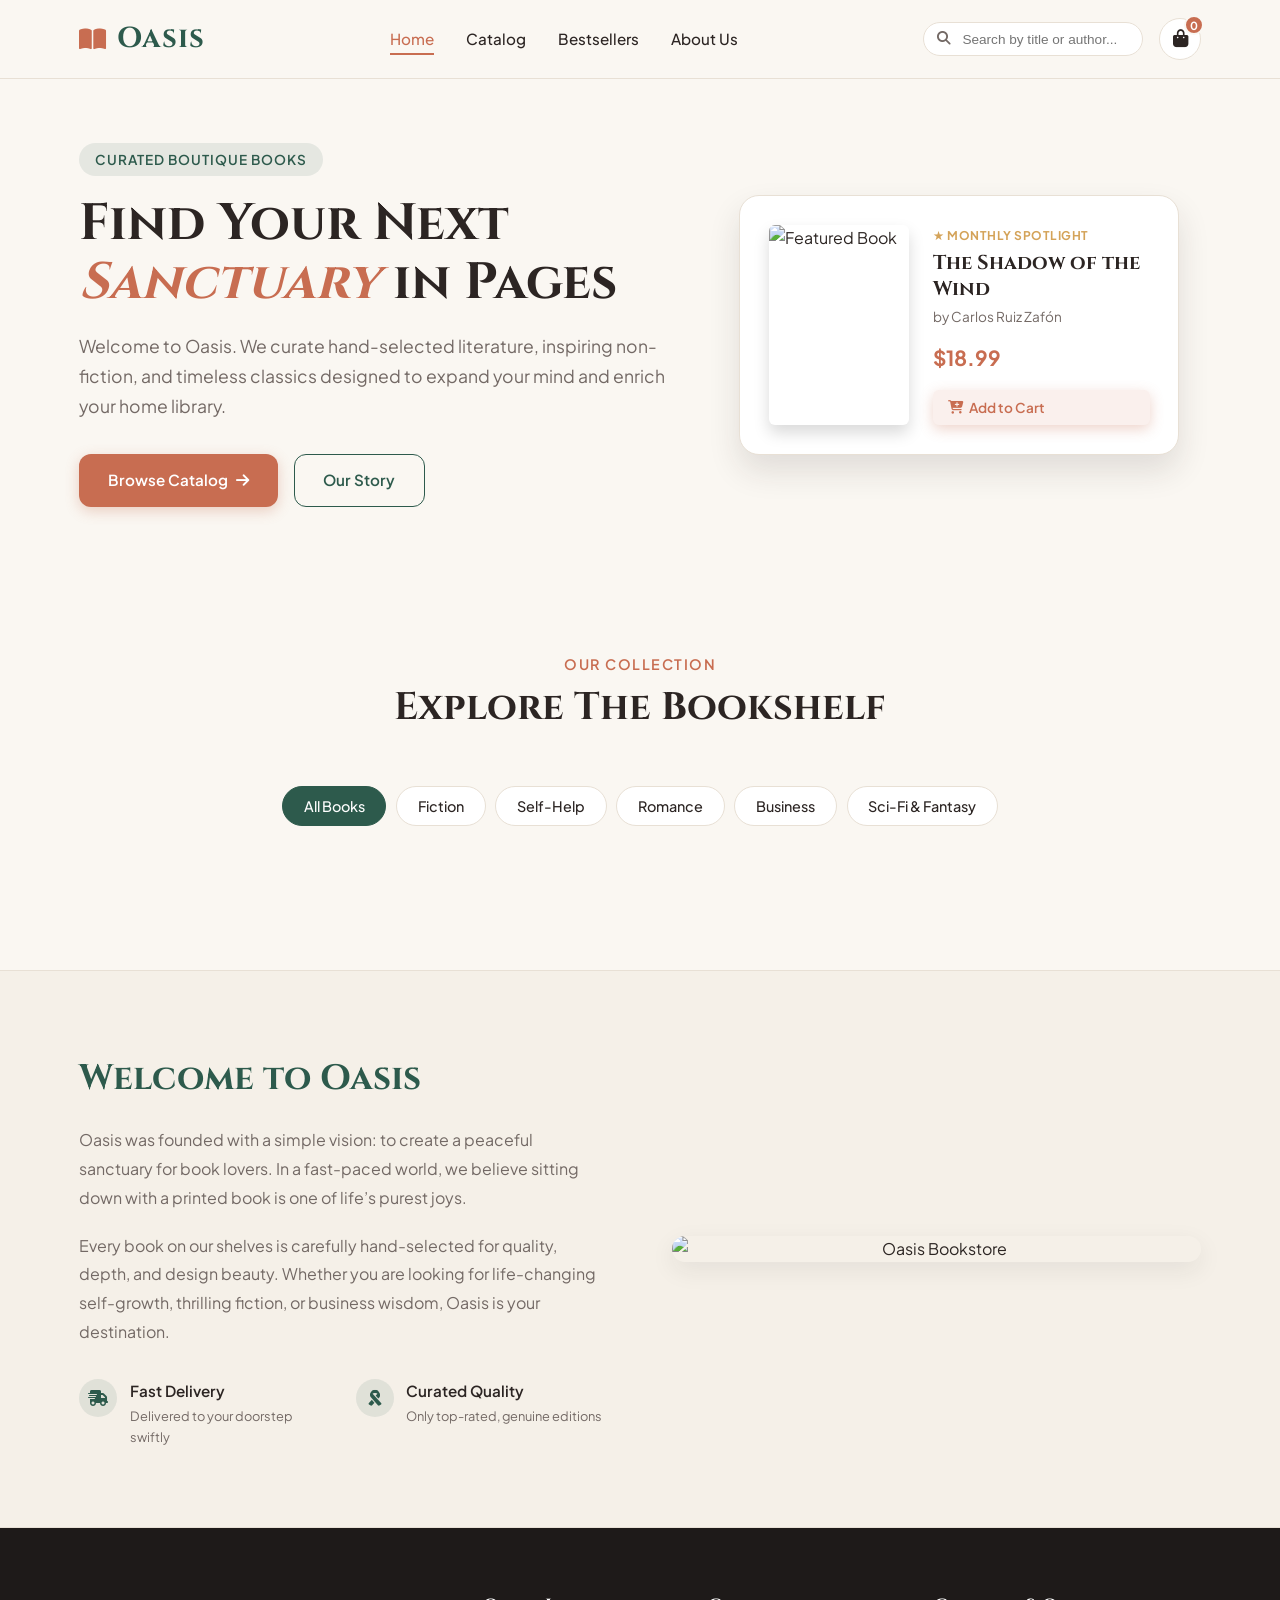
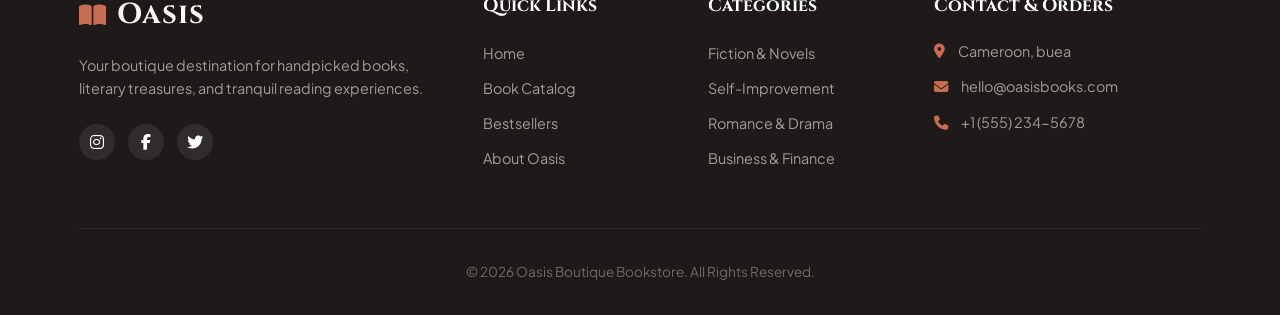
==== commit 01bbcb2b: "superbase connected successfully" ====
--- a/index.html
+++ b/index.html
@@ -182,7 +182,7 @@
                 <div>
                     <h4 class="footer-heading">Contact & Orders</h4>
                     <ul class="contact-info">
-                        <li><i class="fa-solid fa-location-dot"></i> Main Street, Boutique Quarter</li>
+                        <li><i class="fa-solid fa-location-dot"></i>Cameroon, buea</li>
                         <li><i class="fa-solid fa-envelope"></i> hello@oasisbooks.com</li>
                         <li><i class="fa-solid fa-phone"></i> +1 (555) 234-5678</li>
                     </ul>
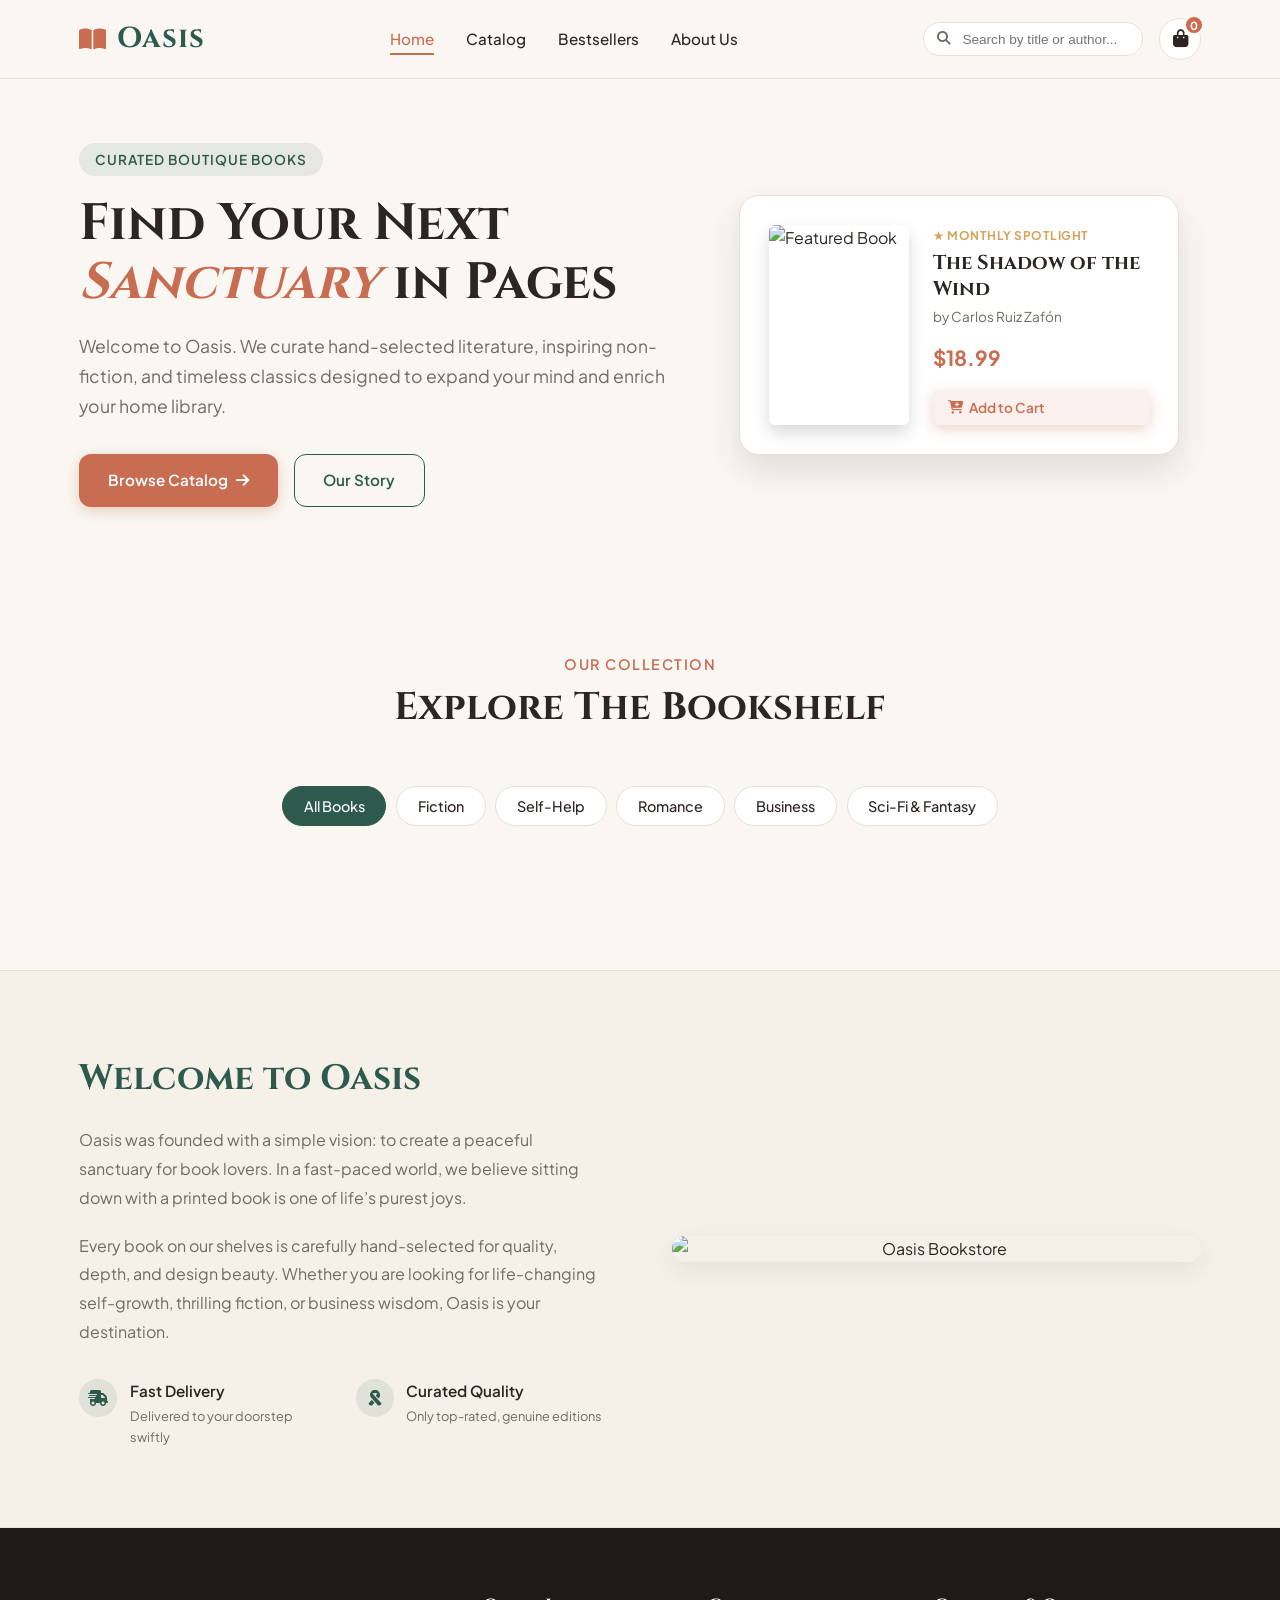
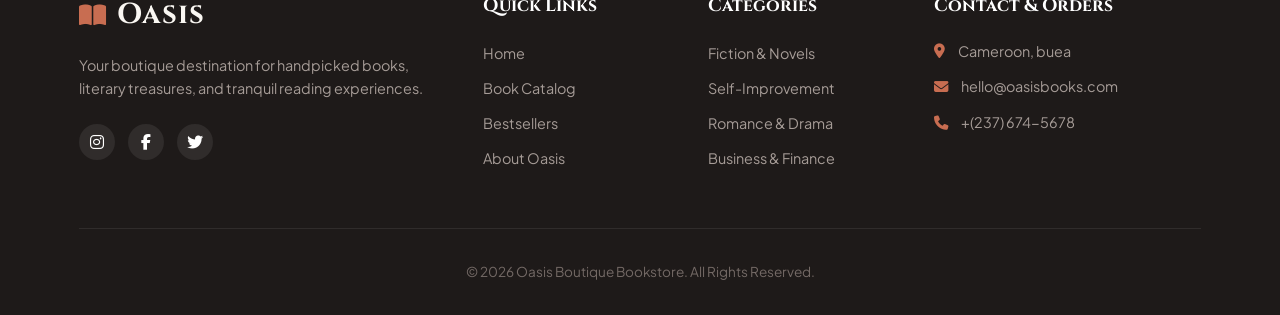
==== commit bb402203: "superbase connected successfully" ====
--- a/index.html
+++ b/index.html
@@ -184,7 +184,7 @@
                     <ul class="contact-info">
                         <li><i class="fa-solid fa-location-dot"></i>Cameroon, buea</li>
                         <li><i class="fa-solid fa-envelope"></i> hello@oasisbooks.com</li>
-                        <li><i class="fa-solid fa-phone"></i> +1 (555) 234-5678</li>
+                        <li><i class="fa-solid fa-phone"></i> +(237) 674-5678</li>
                     </ul>
                 </div>
             </div>
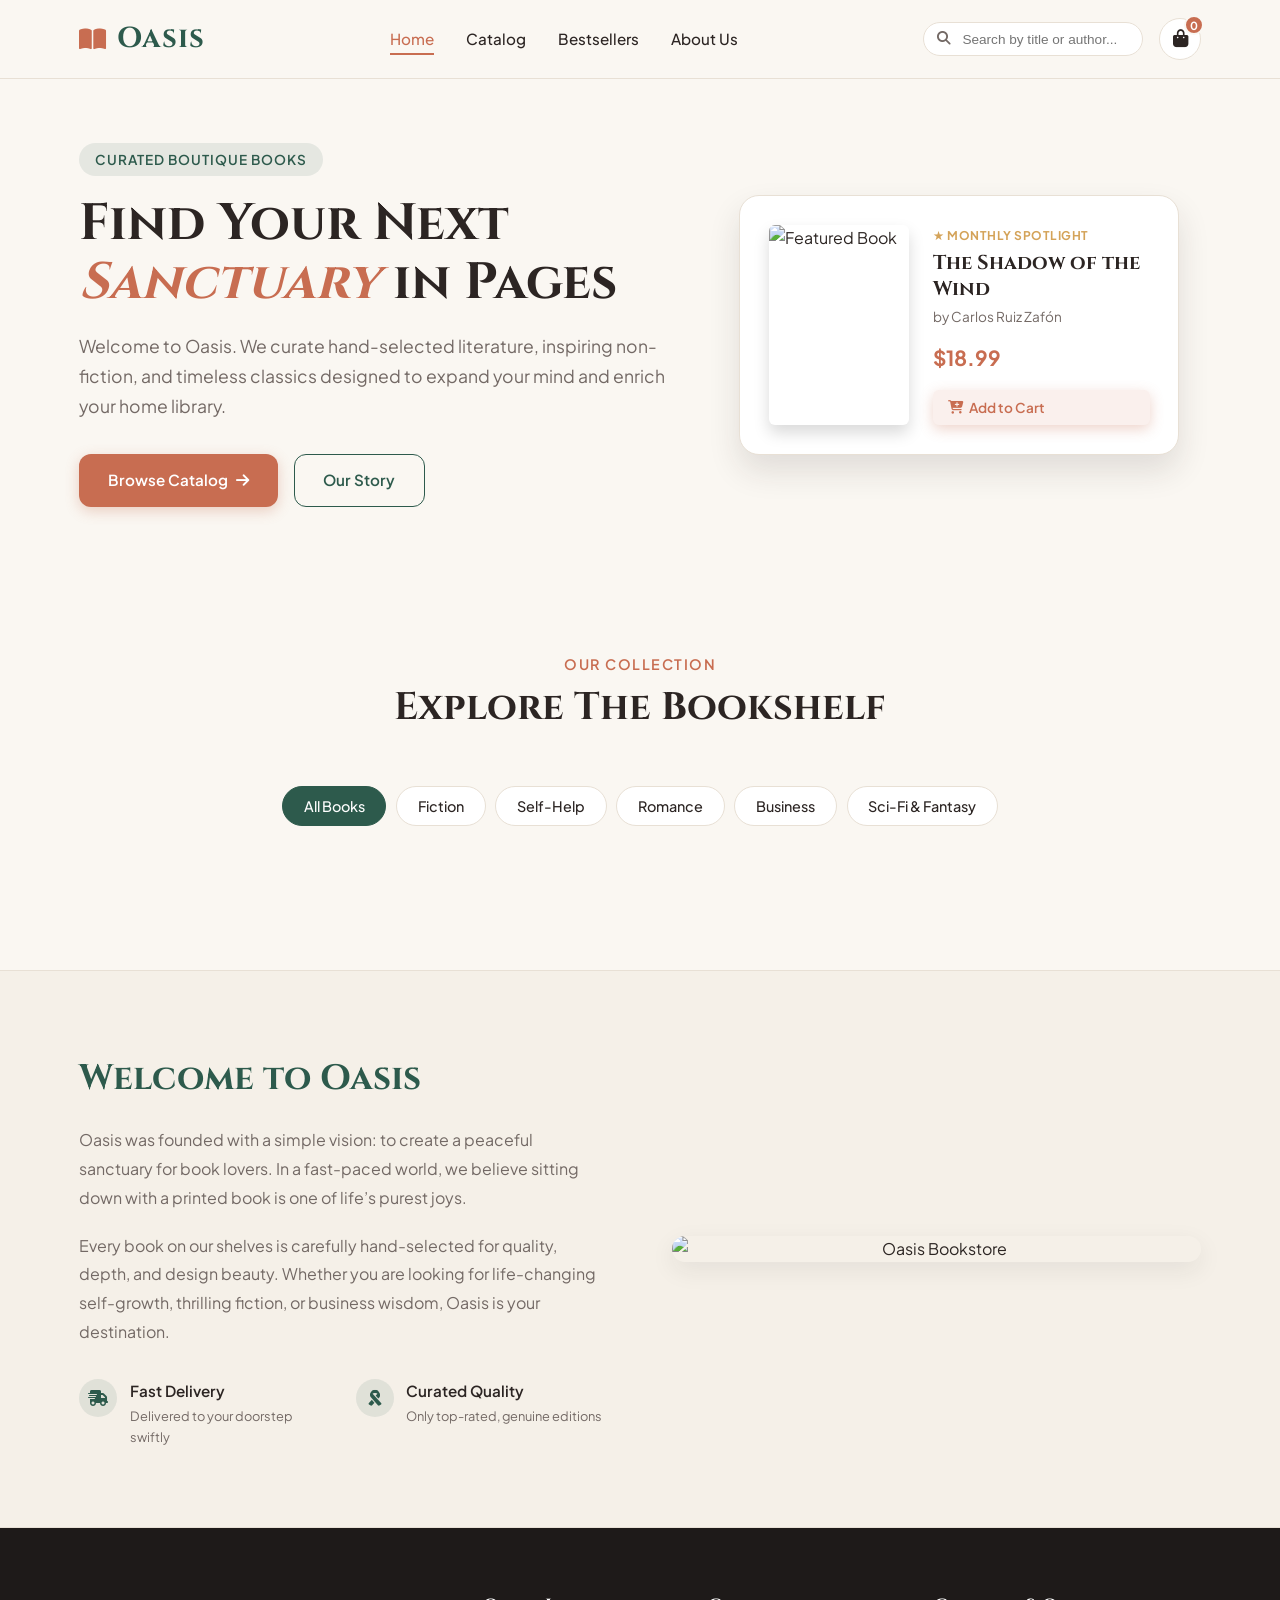
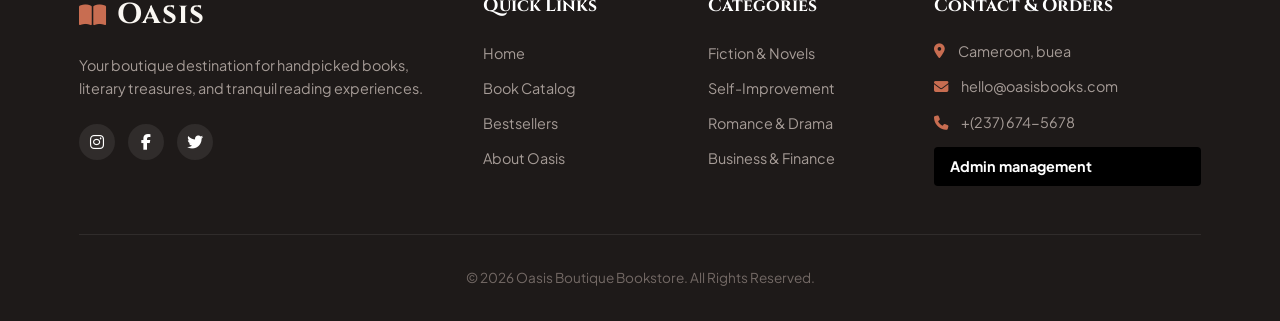
==== commit f22b9f9a: "done" ====
--- a/index.html
+++ b/index.html
@@ -186,6 +186,7 @@
                         <li><i class="fa-solid fa-envelope"></i> hello@oasisbooks.com</li>
                         <li><i class="fa-solid fa-phone"></i> +(237) 674-5678</li>
                     </ul>
+                    <a href="admin.html" id="nav-admin-btn" style="display: flex; background: #000000; color: #fff; padding: 0.5rem 1rem; border-radius: 4px; text-decoration: none; font-weight: bold; font-size: 0.9rem;">Admin management</a>
                 </div>
             </div>
 
